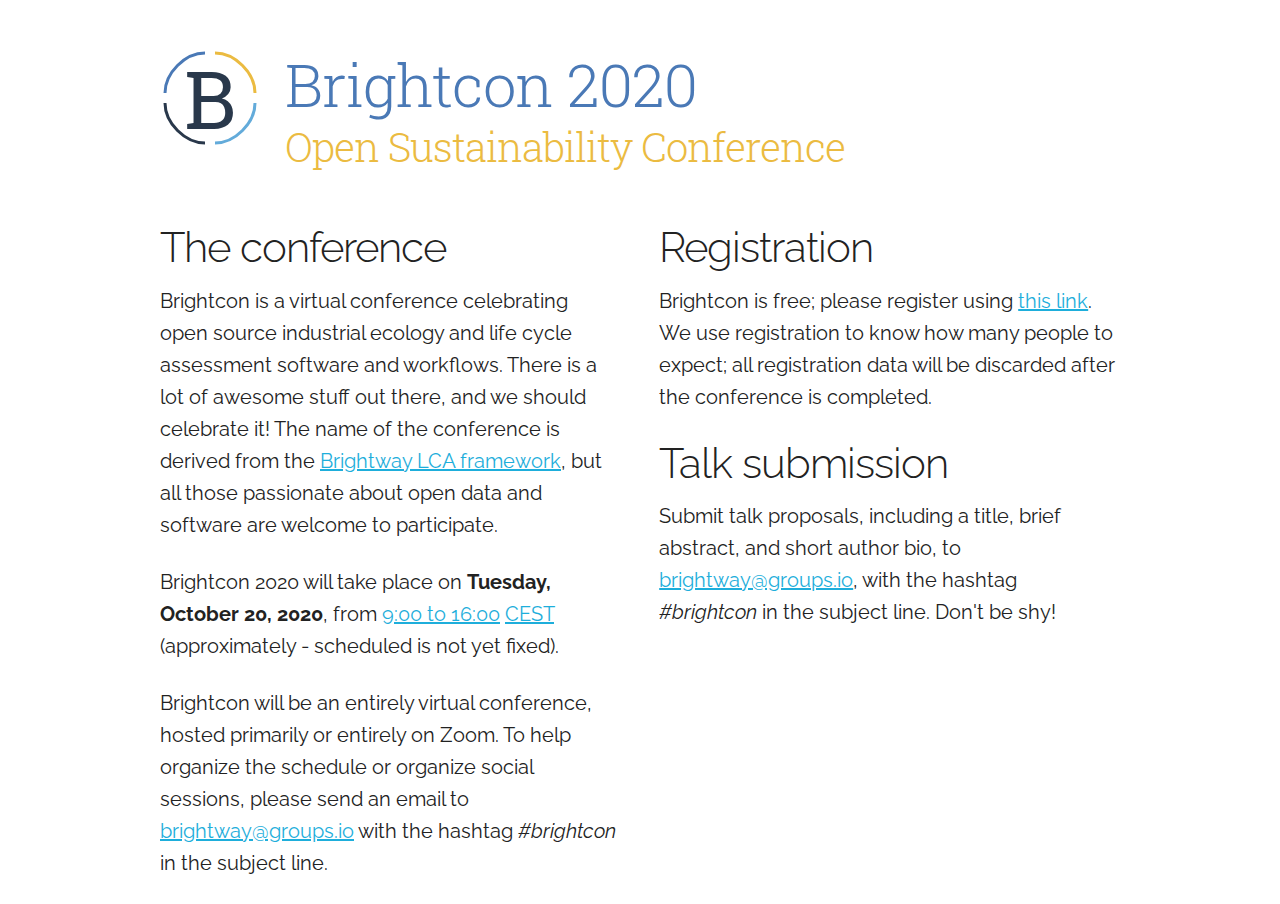
==== 2020/index.html @ b5817288 "Add favicons" ====
<!DOCTYPE html>
<html lang="en">
<head>

  <meta charset="utf-8">
  <title>Brightcon 2020</title>
  <meta name="description" content="Open sustainability conference">
  <meta name="author" content="Chris Mutel">

  <meta name="viewport" content="width=device-width, initial-scale=1">

  <link href="https://fonts.googleapis.com/css?family=Raleway:400,300,600" rel="stylesheet" type="text/css">
  <link href="https://fonts.googleapis.com/css2?family=Roboto+Slab:wght@300&display=swap" rel="stylesheet" type="text/css">

  <link rel="stylesheet" href="css/normalize.css">
  <link rel="stylesheet" href="css/logo.css">
  <link rel="stylesheet" href="css/skeleton.css">

  <link rel="icon" sizes="252x252" type="image/png" href="images/favicon.png">
  <link rel="apple-touch-icon" sizes="180x180" href="/apple-touch-icon.png">
  <link rel="icon" type="image/png" sizes="32x32" href="/favicon-32x32.png">
  <link rel="icon" type="image/png" sizes="16x16" href="/favicon-16x16.png">
  <link rel="manifest" href="/site.webmanifest">

</head>
<body>
<!-- This site coded by hand. If you can see this, you win the prize ;) Why the domain name? It was cheap!-->
  <div class="container">
    <div class="row" style="margin-top: 5%">
      <div class="logo">B</div>
      <div>
        <h1 class="logo-h1">Brightcon 2020</h1>
        <h2 class="logo-h2">Open Sustainability Conference</h2>
      </div>
    </div>
    <div class="row" style="margin-top: 5%">
      <div class="one-half column" >


        <h2>The conference</h2>
        <p>Brightcon is a virtual conference celebrating open source industrial ecology and life cycle assessment software and workflows. There is a lot of awesome stuff out there, and we should celebrate it! The name of the conference is derived from the <a href="https://brightway.dev/">Brightway LCA framework</a>, but all those passionate about open data and software are welcome to participate.</p>

        <p>Brightcon 2020 will take place on <b>Tuesday, October 20, 2020</b>, from <a href="https://time.is/CEST">9:00 to 16:00</a> <a href="https://en.wikipedia.org/wiki/Central_European_Summer_Time">CEST</a> (approximately - scheduled is not yet fixed).</p>

        <p>Brightcon will be an entirely virtual conference, hosted primarily or entirely on Zoom. To help organize the schedule or organize social sessions, please send an email to <a href="mailto:brightway@groups.io">brightway@groups.io</a> with the hashtag <i>#brightcon</i> in the subject line.</p>

      </div>
      <div class="one-half column" >
        <h2>Registration</h2>
        <p>Brightcon is free; please register using <a href="https://docs.google.com/forms/d/e/1FAIpQLSdjPeEmrIdagg7-BgtZVA6x2Sn2MjAARP5vTcOlO08R-Vszog/viewform?usp=sf_link">this link</a>. We use registration to know how many people to expect; all registration data will be discarded after the conference is completed.</p>
        <h2>Talk submission</h2>
        <p>Submit talk proposals, including a title, brief abstract, and short author bio, to <a href="mailto:brightway@groups.io">brightway@groups.io</a>, with the hashtag <i>#brightcon</i> in the subject line. Don't be shy!</p>
      </div>
    </div>
  </div>

<!-- End Document
  –––––––––––––––––––––––––––––––––––––––––––––––––– -->
</body>
</html>
---- 2020/css/logo.css ----
.logo {
    font-family: 'Roboto Slab', serif;
    float: left;
    font-size: 4em;
    color: rgb(41, 56, 75);
    background-image: url(logo.svg);
    width: 10rem;
    height: 10rem;
    margin: 0 2.5rem 0 0;
    display: flex;
    align-items: center;
    justify-content: center;
}

.logo-h1 {
    font-family: 'Roboto Slab', serif;
    font-size: 3em;
    color: rgb(74, 121, 182);
    margin-bottom: 0.2rem;
    margin-left: 0.3rem;
}

.logo-h2 {
    font-family: 'Roboto Slab', serif;
    font-size: 2em;
    color: rgb(235, 187, 65);
    margin-bottom: 0.2rem;
    margin-left: 0.3rem;
}
---- 2020/css/skeleton.css ----
/*
* Skeleton V2.0.4
* Copyright 2014, Dave Gamache
* www.getskeleton.com
* Free to use under the MIT license.
* http://www.opensource.org/licenses/mit-license.php
* 12/29/2014
*/


/* Table of contents
––––––––––––––––––––––––––––––––––––––––––––––––––
- Grid
- Base Styles
- Typography
- Links
- Buttons
- Forms
- Lists
- Code
- Tables
- Spacing
- Utilities
- Clearing
- Media Queries
*/


/* Grid
–––––––––––––––––––––––––––––––––––––––––––––––––– */
.container {
  position: relative;
  width: 100%;
  max-width: 960px;
  margin: 0 auto;
  padding: 0 20px;
  box-sizing: border-box; }
.column,
.columns {
  width: 100%;
  float: left;
  box-sizing: border-box; }

/* For devices larger than 400px */
@media (min-width: 400px) {
  .container {
    width: 85%;
    padding: 0; }
}

/* For devices larger than 550px */
@media (min-width: 550px) {
  .container {
    width: 80%; }
  .column,
  .columns {
    margin-left: 4%; }
  .column:first-child,
  .columns:first-child {
    margin-left: 0; }

  .one.column,
  .one.columns                    { width: 4.66666666667%; }
  .two.columns                    { width: 13.3333333333%; }
  .three.columns                  { width: 22%;            }
  .four.columns                   { width: 30.6666666667%; }
  .five.columns                   { width: 39.3333333333%; }
  .six.columns                    { width: 48%;            }
  .seven.columns                  { width: 56.6666666667%; }
  .eight.columns                  { width: 65.3333333333%; }
  .nine.columns                   { width: 74.0%;          }
  .ten.columns                    { width: 82.6666666667%; }
  .eleven.columns                 { width: 91.3333333333%; }
  .twelve.columns                 { width: 100%; margin-left: 0; }

  .one-third.column               { width: 30.6666666667%; }
  .two-thirds.column              { width: 65.3333333333%; }

  .one-half.column                { width: 48%; }

  /* Offsets */
  .offset-by-one.column,
  .offset-by-one.columns          { margin-left: 8.66666666667%; }
  .offset-by-two.column,
  .offset-by-two.columns          { margin-left: 17.3333333333%; }
  .offset-by-three.column,
  .offset-by-three.columns        { margin-left: 26%;            }
  .offset-by-four.column,
  .offset-by-four.columns         { margin-left: 34.6666666667%; }
  .offset-by-five.column,
  .offset-by-five.columns         { margin-left: 43.3333333333%; }
  .offset-by-six.column,
  .offset-by-six.columns          { margin-left: 52%;            }
  .offset-by-seven.column,
  .offset-by-seven.columns        { margin-left: 60.6666666667%; }
  .offset-by-eight.column,
  .offset-by-eight.columns        { margin-left: 69.3333333333%; }
  .offset-by-nine.column,
  .offset-by-nine.columns         { margin-left: 78.0%;          }
  .offset-by-ten.column,
  .offset-by-ten.columns          { margin-left: 86.6666666667%; }
  .offset-by-eleven.column,
  .offset-by-eleven.columns       { margin-left: 95.3333333333%; }

  .offset-by-one-third.column,
  .offset-by-one-third.columns    { margin-left: 34.6666666667%; }
  .offset-by-two-thirds.column,
  .offset-by-two-thirds.columns   { margin-left: 69.3333333333%; }

  .offset-by-one-half.column,
  .offset-by-one-half.columns     { margin-left: 52%; }

}


/* Base Styles
–––––––––––––––––––––––––––––––––––––––––––––––––– */
/* NOTE
html is set to 62.5% so that all the REM measurements throughout Skeleton
are based on 10px sizing. So basically 1.5rem = 15px :) */
html {
  font-size: 62.5%; }
body {
  font-size: 2em; /* currently ems cause chrome bug misinterpreting rems on body element */
  line-height: 1.6;
  font-weight: 400;
  font-family: "Raleway", "HelveticaNeue", "Helvetica Neue", Helvetica, Arial, sans-serif;
  color: #222; }


/* Typography
–––––––––––––––––––––––––––––––––––––––––––––––––– */
h1, h2, h3, h4, h5, h6 {
  margin-top: 0;
  margin-bottom: 1rem;
  font-weight: 300; }
h1 { font-size: 4.0rem; line-height: 1.2;  letter-spacing: -.1rem;}
h2 { font-size: 3.6rem; line-height: 1.25; letter-spacing: -.1rem; }
h3 { font-size: 3.0rem; line-height: 1.3;  letter-spacing: -.1rem; }
h4 { font-size: 2.4rem; line-height: 1.35; letter-spacing: -.08rem; }
h5 { font-size: 1.8rem; line-height: 1.5;  letter-spacing: -.05rem; }
h6 { font-size: 1.5rem; line-height: 1.6;  letter-spacing: 0; }

/* Larger than phablet */
@media (min-width: 550px) {
  h1 { font-size: 5.0rem; }
  h2 { font-size: 4.2rem; }
  h3 { font-size: 3.6rem; }
  h4 { font-size: 3.0rem; }
  h5 { font-size: 2.4rem; }
  h6 { font-size: 1.5rem; }
}

p {
  margin-top: 0; }


/* Links
–––––––––––––––––––––––––––––––––––––––––––––––––– */
a {
  color: #1EAEDB; }
a:hover {
  color: #0FA0CE; }


/* Buttons
–––––––––––––––––––––––––––––––––––––––––––––––––– */
.button,
button,
input[type="submit"],
input[type="reset"],
input[type="button"] {
  display: inline-block;
  height: 38px;
  padding: 0 30px;
  color: #555;
  text-align: center;
  font-size: 11px;
  font-weight: 600;
  line-height: 38px;
  letter-spacing: .1rem;
  text-transform: uppercase;
  text-decoration: none;
  white-space: nowrap;
  background-color: transparent;
  border-radius: 4px;
  border: 1px solid #bbb;
  cursor: pointer;
  box-sizing: border-box; }
.button:hover,
button:hover,
input[type="submit"]:hover,
input[type="reset"]:hover,
input[type="button"]:hover,
.button:focus,
button:focus,
input[type="submit"]:focus,
input[type="reset"]:focus,
input[type="button"]:focus {
  color: #333;
  border-color: #888;
  outline: 0; }
.button.button-primary,
button.button-primary,
input[type="submit"].button-primary,
input[type="reset"].button-primary,
input[type="button"].button-primary {
  color: #FFF;
  background-color: #33C3F0;
  border-color: #33C3F0; }
.button.button-primary:hover,
button.button-primary:hover,
input[type="submit"].button-primary:hover,
input[type="reset"].button-primary:hover,
input[type="button"].button-primary:hover,
.button.button-primary:focus,
button.button-primary:focus,
input[type="submit"].button-primary:focus,
input[type="reset"].button-primary:focus,
input[type="button"].button-primary:focus {
  color: #FFF;
  background-color: #1EAEDB;
  border-color: #1EAEDB; }


/* Forms
–––––––––––––––––––––––––––––––––––––––––––––––––– */
input[type="email"],
input[type="number"],
input[type="search"],
input[type="text"],
input[type="tel"],
input[type="url"],
input[type="password"],
textarea,
select {
  height: 38px;
  padding: 6px 10px; /* The 6px vertically centers text on FF, ignored by Webkit */
  background-color: #fff;
  border: 1px solid #D1D1D1;
  border-radius: 4px;
  box-shadow: none;
  box-sizing: border-box; }
/* Removes awkward default styles on some inputs for iOS */
input[type="email"],
input[type="number"],
input[type="search"],
input[type="text"],
input[type="tel"],
input[type="url"],
input[type="password"],
textarea {
  -webkit-appearance: none;
     -moz-appearance: none;
          appearance: none; }
textarea {
  min-height: 65px;
  padding-top: 6px;
  padding-bottom: 6px; }
input[type="email"]:focus,
input[type="number"]:focus,
input[type="search"]:focus,
input[type="text"]:focus,
input[type="tel"]:focus,
input[type="url"]:focus,
input[type="password"]:focus,
textarea:focus,
select:focus {
  border: 1px solid #33C3F0;
  outline: 0; }
label,
legend {
  display: block;
  margin-bottom: .5rem;
  font-weight: 600; }
fieldset {
  padding: 0;
  border-width: 0; }
input[type="checkbox"],
input[type="radio"] {
  display: inline; }
label > .label-body {
  display: inline-block;
  margin-left: .5rem;
  font-weight: normal; }


/* Lists
–––––––––––––––––––––––––––––––––––––––––––––––––– */
ul {
  list-style: circle inside; }
ol {
  list-style: decimal inside; }
ol, ul {
  padding-left: 0;
  margin-top: 0; }
ul ul,
ul ol,
ol ol,
ol ul {
  margin: 1.5rem 0 1.5rem 3rem;
  font-size: 90%; }
li {
  margin-bottom: 1rem; }


/* Code
–––––––––––––––––––––––––––––––––––––––––––––––––– */
code {
  padding: .2rem .5rem;
  margin: 0 .2rem;
  font-size: 90%;
  white-space: nowrap;
  background: #F1F1F1;
  border: 1px solid #E1E1E1;
  border-radius: 4px; }
pre > code {
  display: block;
  padding: 1rem 1.5rem;
  white-space: pre; }


/* Tables
–––––––––––––––––––––––––––––––––––––––––––––––––– */
th,
td {
  padding: 12px 15px;
  text-align: left;
  border-bottom: 1px solid #E1E1E1; }
th:first-child,
td:first-child {
  padding-left: 0; }
th:last-child,
td:last-child {
  padding-right: 0; }


/* Spacing
–––––––––––––––––––––––––––––––––––––––––––––––––– */
button,
.button {
  margin-bottom: 1rem; }
input,
textarea,
select,
fieldset {
  margin-bottom: 1.5rem; }
pre,
blockquote,
dl,
figure,
table,
p,
ul,
ol,
form {
  margin-bottom: 2.5rem; }


/* Utilities
–––––––––––––––––––––––––––––––––––––––––––––––––– */
.u-full-width {
  width: 100%;
  box-sizing: border-box; }
.u-max-full-width {
  max-width: 100%;
  box-sizing: border-box; }
.u-pull-right {
  float: right; }
.u-pull-left {
  float: left; }


/* Misc
–––––––––––––––––––––––––––––––––––––––––––––––––– */
hr {
  margin-top: 3rem;
  margin-bottom: 3.5rem;
  border-width: 0;
  border-top: 1px solid #E1E1E1; }


/* Clearing
–––––––––––––––––––––––––––––––––––––––––––––––––– */

/* Self Clearing Goodness */
.container:after,
.row:after,
.u-cf {
  content: "";
  display: table;
  clear: both; }


/* Media Queries
–––––––––––––––––––––––––––––––––––––––––––––––––– */
/*
Note: The best way to structure the use of media queries is to create the queries
near the relevant code. For example, if you wanted to change the styles for buttons
on small devices, paste the mobile query code up in the buttons section and style it
there.
*/


/* Larger than mobile */
@media (min-width: 400px) {}

/* Larger than phablet (also point when grid becomes active) */
@media (min-width: 550px) {}

/* Larger than tablet */
@media (min-width: 750px) {}

/* Larger than desktop */
@media (min-width: 1000px) {}

/* Larger than Desktop HD */
@media (min-width: 1200px) {}
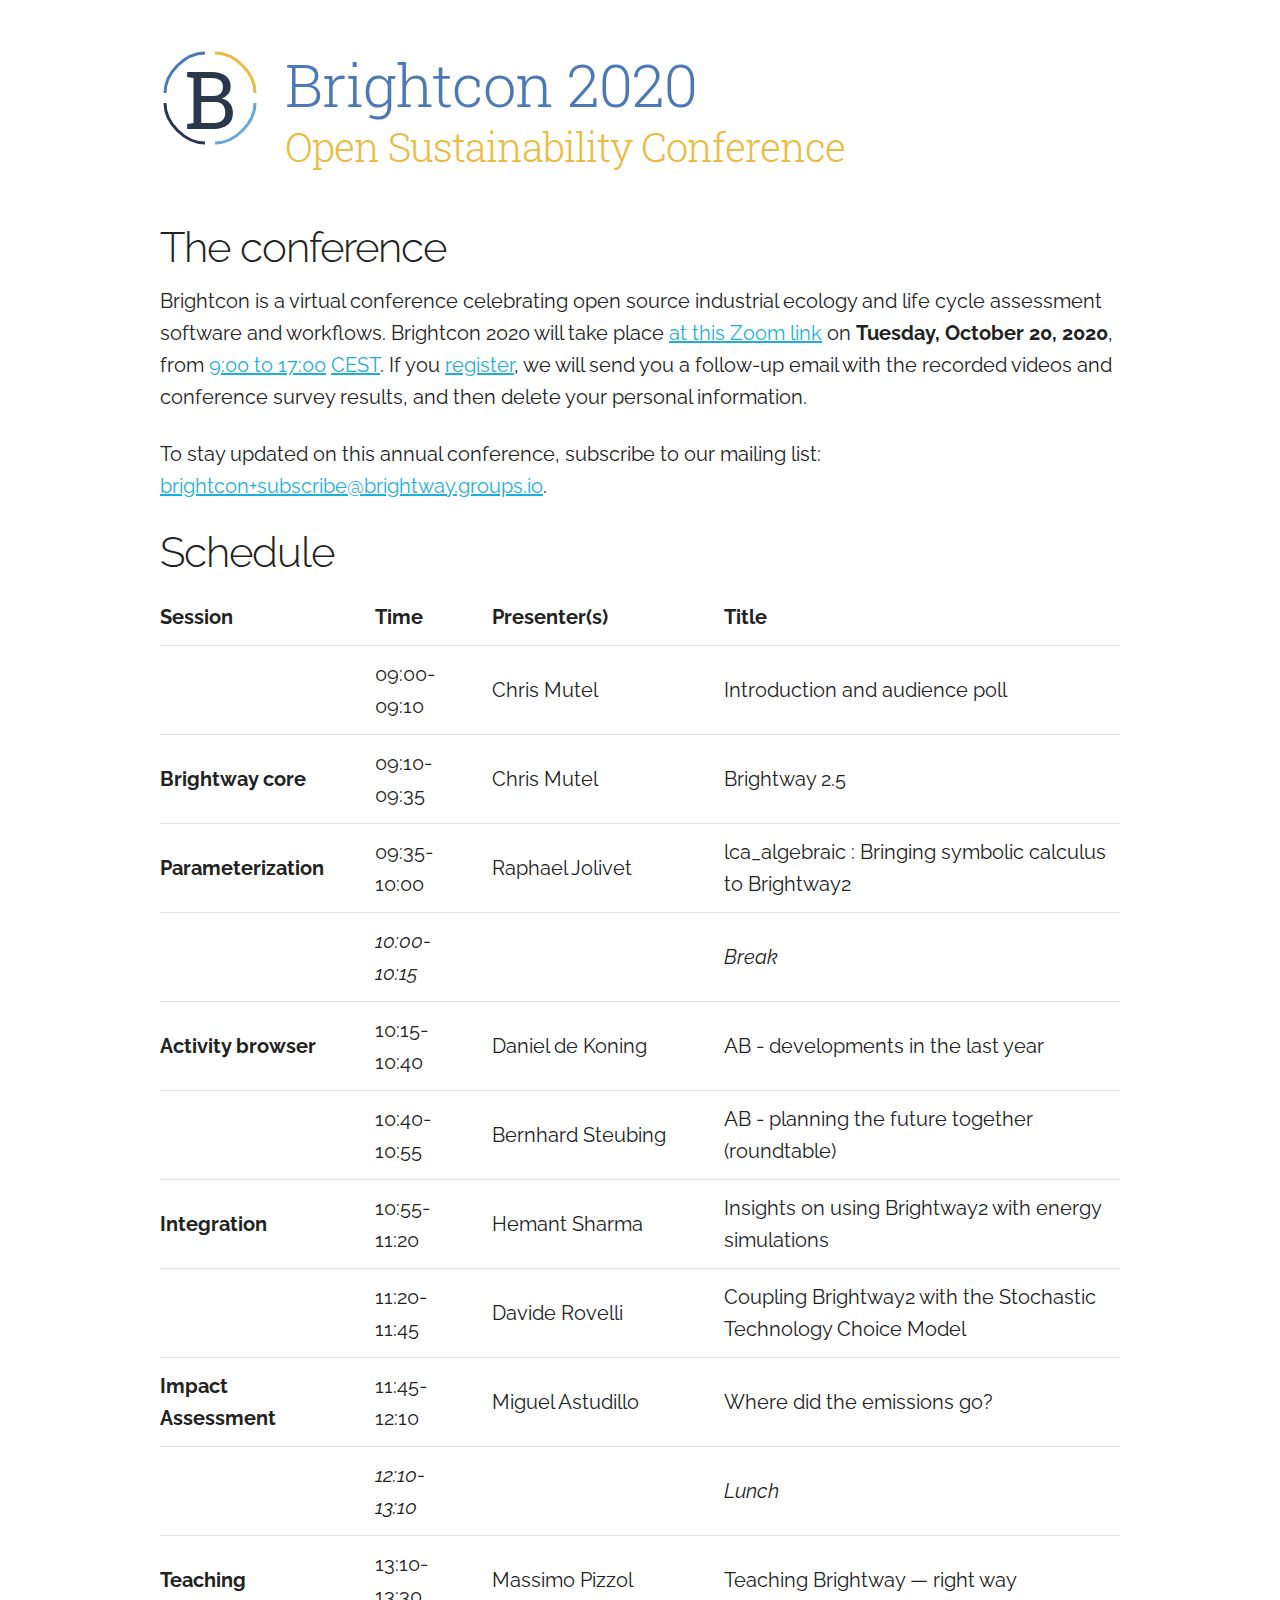
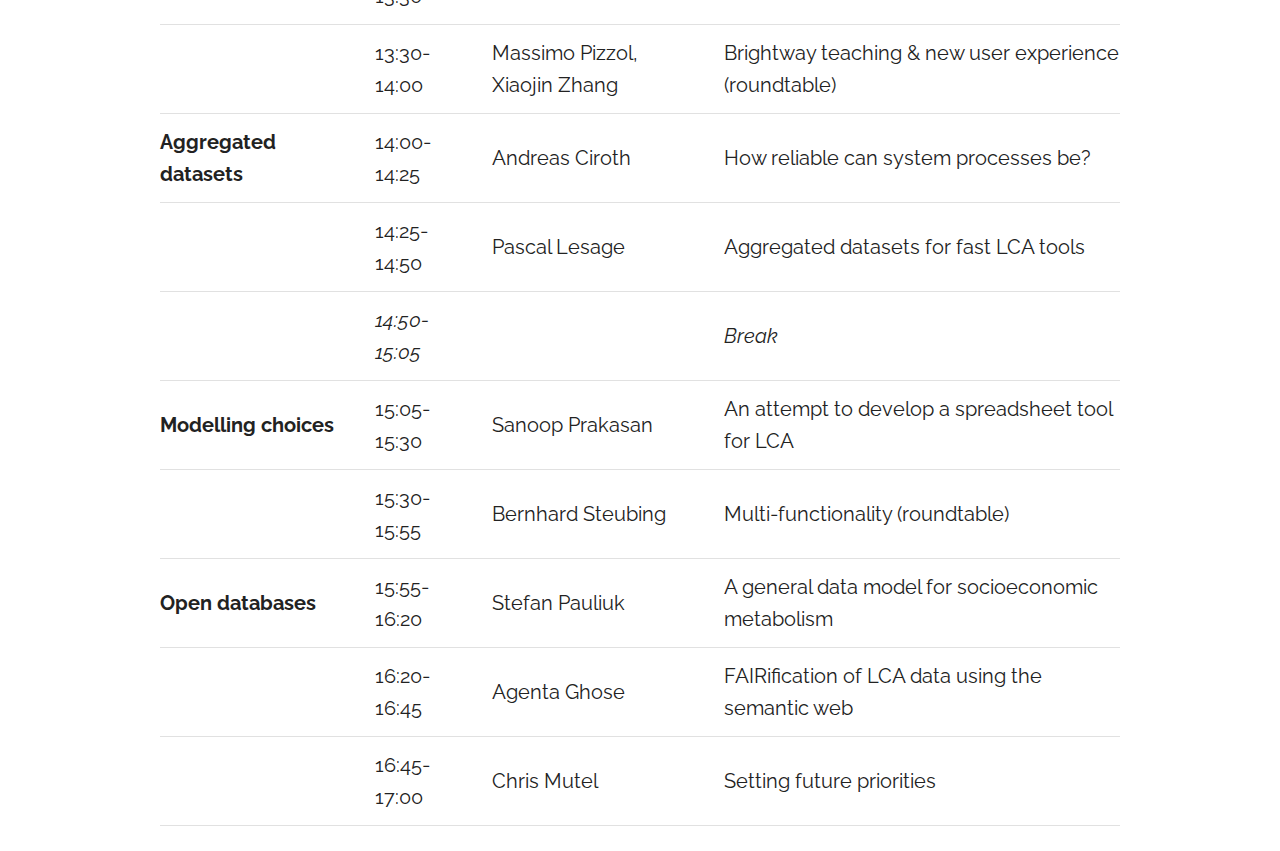
==== commit 042a6e76: "Add schedule" ====
--- a/2020/index.html
+++ b/2020/index.html
@@ -34,24 +34,147 @@
       </div>
     </div>
     <div class="row" style="margin-top: 5%">
-      <div class="one-half column" >
+        <h2>The conference</h2>
+        <p>Brightcon is a virtual conference celebrating open source industrial ecology and life cycle assessment software and workflows. Brightcon 2020 will take place <a href="https://psich.zoom.us/j/9208408267">at this Zoom link</a> on <b>Tuesday, October 20, 2020</b>, from <a href="https://time.is/CEST">9:00 to 17:00</a> <a href="https://en.wikipedia.org/wiki/Central_European_Summer_Time">CEST</a>. If you <a href="https://docs.google.com/forms/d/e/1FAIpQLSdjPeEmrIdagg7-BgtZVA6x2Sn2MjAARP5vTcOlO08R-Vszog/viewform?usp=sf_link">register</a>, we will send you a follow-up email with the recorded videos and conference survey results, and then delete your personal information.</p>
 
+        <p>To stay updated on this annual conference, subscribe to our mailing list: <a href="mailto:brightcon+subscribe@brightway.groups.io">brightcon+subscribe@brightway.groups.io</a>.</p>
+    </div>
+    <h2>Schedule</h2>
+    <table class="u-full-width">
+      <thead>
+        <tr>
+          <th>Session</th>
+          <th>Time</th>
+          <th>Presenter(s)</th>
+          <th>Title</th>
+        </tr>
+      </thead>
+      <tbody>
 
-        <h2>The conference</h2>
-        <p>Brightcon is a virtual conference celebrating open source industrial ecology and life cycle assessment software and workflows. There is a lot of awesome stuff out there, and we should celebrate it! The name of the conference is derived from the <a href="https://brightway.dev/">Brightway LCA framework</a>, but all those passionate about open data and software are welcome to participate.</p>
+        <tr>
+          <td><b></b></td>
+          <td>09:00-09:10</td>
+          <td>Chris Mutel</td>
+          <td>Introduction and audience poll</td>
+        </tr>
+        <tr>
+          <td><b>Brightway core</b></td>
+          <td>09:10-09:35</td>
+          <td>Chris Mutel</td>
+          <td>Brightway 2.5</td>
+        </tr>
+        <tr>
+          <td><b>Parameterization</b></td>
+          <td>09:35-10:00</td>
+          <td>Raphael Jolivet</td>
+          <td>lca_algebraic : Bringing symbolic calculus to Brightway2</td>
+        </tr>
+        <tr>
+          <td><b></b></td>
+          <td><i>10:00-10:15</i></td>
+          <td></td>
+          <td><i>Break</i></td>
+        </tr>
+        <tr>
+          <td><b>Activity browser</b></td>
+          <td>10:15-10:40</td>
+          <td>Daniel de Koning</td>
+          <td>AB - developments in the last year</td>
+        </tr>
+        <tr>
+          <td><b></b></td>
+          <td>10:40-10:55</td>
+          <td>Bernhard Steubing</td>
+          <td>AB - planning the future together (roundtable)</td>
+        </tr>
+        <tr>
+          <td><b>Integration</b></td>
+          <td>10:55-11:20</td>
+          <td>Hemant Sharma</td>
+          <td>Insights on using Brightway2 with energy simulations</td>
+        </tr>
+        <tr>
+          <td><b></b></td>
+          <td>11:20-11:45</td>
+          <td>Davide Rovelli</td>
+          <td>Coupling Brightway2 with the Stochastic Technology Choice Model</td>
+        </tr>
+        <tr>
+          <td><b>Impact Assessment</b></td>
+          <td>11:45-12:10</td>
+          <td>Miguel Astudillo</td>
+          <td>Where did the emissions go?</td>
+        </tr>
+        <tr>
+          <td><b></b></td>
+          <td><i>12:10-13:10</i></td>
+          <td></td>
+          <td><i>Lunch</i></td>
+        </tr>
+        <tr>
+          <td><b>Teaching</b></td>
+          <td>13:10-13:30</td>
+          <td>Massimo Pizzol</td>
+          <td>Teaching Brightway &mdash; right way</td>
+        </tr>
+        <tr>
+          <td><b></b></td>
+          <td>13:30-14:00</td>
+          <td>Massimo Pizzol, Xiaojin Zhang</td>
+          <td>Brightway teaching & new user experience (roundtable)</td>
+        </tr>
+        <tr>
+          <td><b>Aggregated datasets</b></td>
+          <td>14:00-14:25</td>
+          <td>Andreas Ciroth</td>
+          <td>How reliable can system processes be?</td>
+        </tr>
+        <tr>
+          <td><b></b></td>
+          <td>14:25-14:50</td>
+          <td>Pascal Lesage</td>
+          <td>Aggregated datasets for fast LCA tools</td>
+        </tr>
+        <tr>
+          <td><b></b></td>
+          <td><i>14:50-15:05</i></td>
+          <td></td>
+          <td><i>Break</i></td>
+        </tr>
+        <tr>
+          <td><b>Modelling choices</b></td>
+          <td>15:05-15:30</td>
+          <td>Sanoop Prakasan</td>
+          <td>An attempt to develop a spreadsheet tool for LCA</td>
+        </tr>
+        <tr>
+          <td><b></b></td>
+          <td>15:30-15:55</td>
+          <td>Bernhard Steubing</td>
+          <td>Multi-functionality (roundtable)</td>
+        </tr>
+        <tr>
+          <td><b>Open databases</b></td>
+          <td>15:55-16:20</td>
+          <td>Stefan Pauliuk</td>
+          <td>A general data model for socioeconomic metabolism</td>
+        </tr>
+        <tr>
+          <td><b></b></td>
+          <td>16:20-16:45</td>
+          <td>Agenta Ghose</td>
+          <td>FAIRification of LCA data using the semantic web</td>
+        </tr>
+        <tr>
+          <td><b></b></td>
+          <td>16:45-17:00</td>
+          <td>Chris Mutel</td>
+          <td>Setting future priorities</td>
+        </tr>
 
-        <p>Brightcon 2020 will take place on <b>Tuesday, October 20, 2020</b>, from <a href="https://time.is/CEST">9:00 to 16:00</a> <a href="https://en.wikipedia.org/wiki/Central_European_Summer_Time">CEST</a> (approximately - scheduled is not yet fixed).</p>
+      </tbody>
+    </table>
 
-        <p>Brightcon will be an entirely virtual conference, hosted primarily or entirely on Zoom. To help organize the schedule or organize social sessions, please send an email to <a href="mailto:brightway@groups.io">brightway@groups.io</a> with the hashtag <i>#brightcon</i> in the subject line.</p>
-
-      </div>
-      <div class="one-half column" >
-        <h2>Registration</h2>
-        <p>Brightcon is free; please register using <a href="https://docs.google.com/forms/d/e/1FAIpQLSdjPeEmrIdagg7-BgtZVA6x2Sn2MjAARP5vTcOlO08R-Vszog/viewform?usp=sf_link">this link</a>. We use registration to know how many people to expect; all registration data will be discarded after the conference is completed.</p>
-        <h2>Talk submission</h2>
-        <p>Submit talk proposals, including a title, brief abstract, and short author bio, to <a href="mailto:brightway@groups.io">brightway@groups.io</a>, with the hashtag <i>#brightcon</i> in the subject line. Don't be shy!</p>
-      </div>
-    </div>
   </div>
 
 <!-- End Document
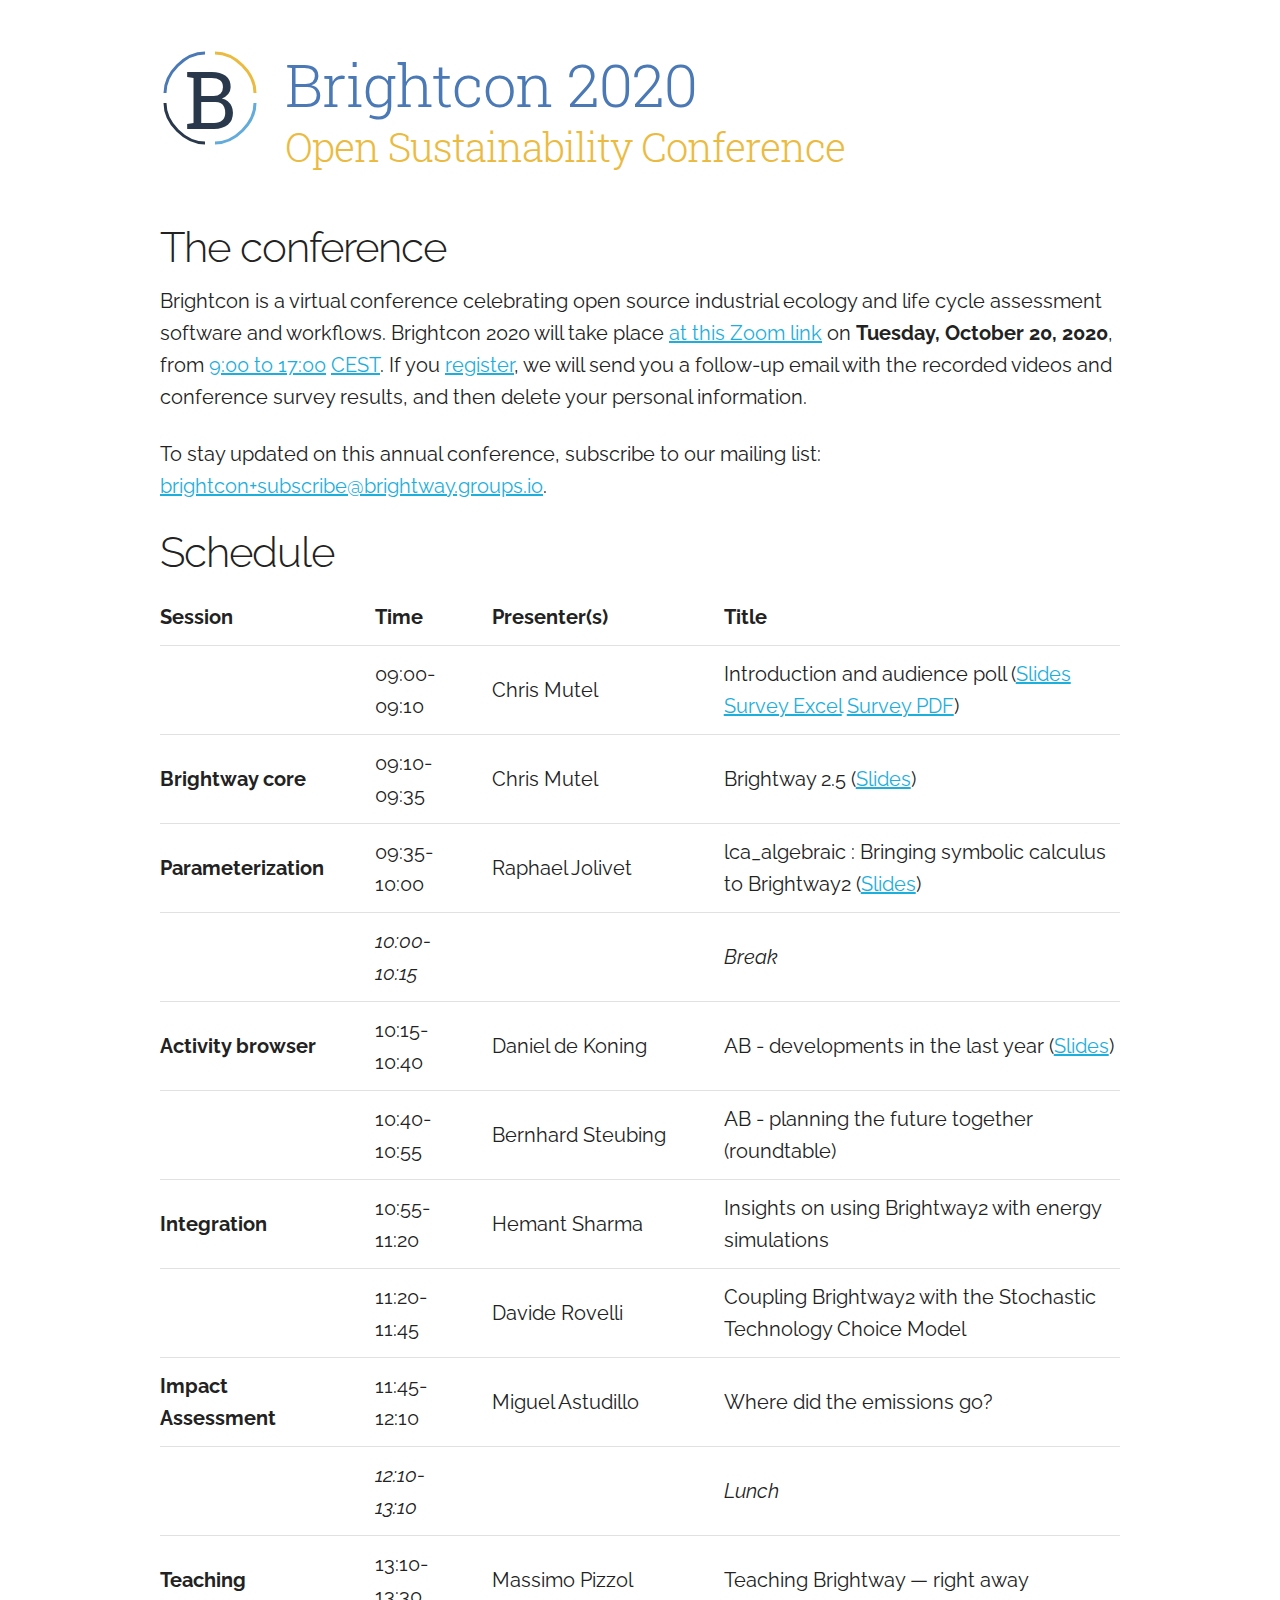
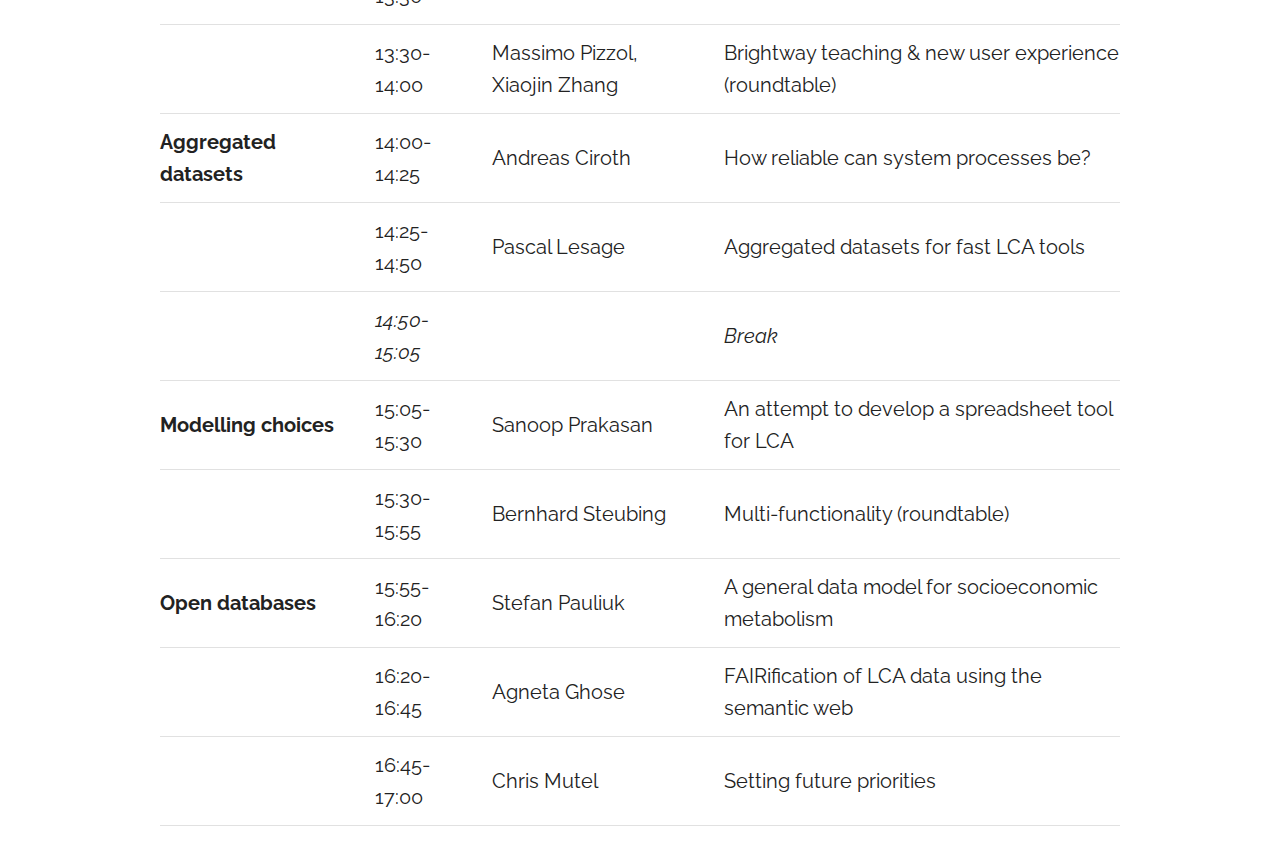
==== commit 79eab066: "Add Bernhard's presentations" ====
--- a/2020/index.html
+++ b/2020/index.html
@@ -55,19 +55,19 @@
           <td><b></b></td>
           <td>09:00-09:10</td>
           <td>Chris Mutel</td>
-          <td>Introduction and audience poll</td>
+          <td>Introduction and audience poll (<a href="https://github.com/cmutel/brightcon/raw/master/2020/presentations/Introduction.pdf">Slides</a> <a href="https://github.com/cmutel/brightcon/raw/master/2020/presentations/Brightcon-introduction-survey-results.xlsx">Survey Excel</a> <a href="https://github.com/cmutel/brightcon/raw/master/2020/presentations/Brightcon%20introduction-survey-results.pdf">Survey PDF</a>)</td>
         </tr>
         <tr>
           <td><b>Brightway core</b></td>
           <td>09:10-09:35</td>
           <td>Chris Mutel</td>
-          <td>Brightway 2.5</td>
+          <td>Brightway 2.5 (<a href="https://github.com/cmutel/brightcon/raw/master/2020/presentations/Brightway-2.5.pdf">Slides</a>)</td>
         </tr>
         <tr>
           <td><b>Parameterization</b></td>
           <td>09:35-10:00</td>
           <td>Raphael Jolivet</td>
-          <td>lca_algebraic : Bringing symbolic calculus to Brightway2</td>
+          <td>lca_algebraic : Bringing symbolic calculus to Brightway2 (<a href="https://github.com/cmutel/brightcon/raw/master/2020/presentations/lca_algebraic.pdf">Slides</a>)</td>
         </tr>
         <tr>
           <td><b></b></td>
@@ -79,7 +79,7 @@
           <td><b>Activity browser</b></td>
           <td>10:15-10:40</td>
           <td>Daniel de Koning</td>
-          <td>AB - developments in the last year</td>
+          <td>AB - developments in the last year (<a href="https://github.com/cmutel/brightcon/raw/master/2020/presentations/20201020_koningdgde_AB_yearly-improvements.pdf">Slides</a>)</td>
         </tr>
         <tr>
           <td><b></b></td>
@@ -115,7 +115,7 @@
           <td><b>Teaching</b></td>
           <td>13:10-13:30</td>
           <td>Massimo Pizzol</td>
-          <td>Teaching Brightway &mdash; right way</td>
+          <td>Teaching Brightway &mdash; right away</td>
         </tr>
         <tr>
           <td><b></b></td>
@@ -162,7 +162,7 @@
         <tr>
           <td><b></b></td>
           <td>16:20-16:45</td>
-          <td>Agenta Ghose</td>
+          <td>Agneta Ghose</td>
           <td>FAIRification of LCA data using the semantic web</td>
         </tr>
         <tr>
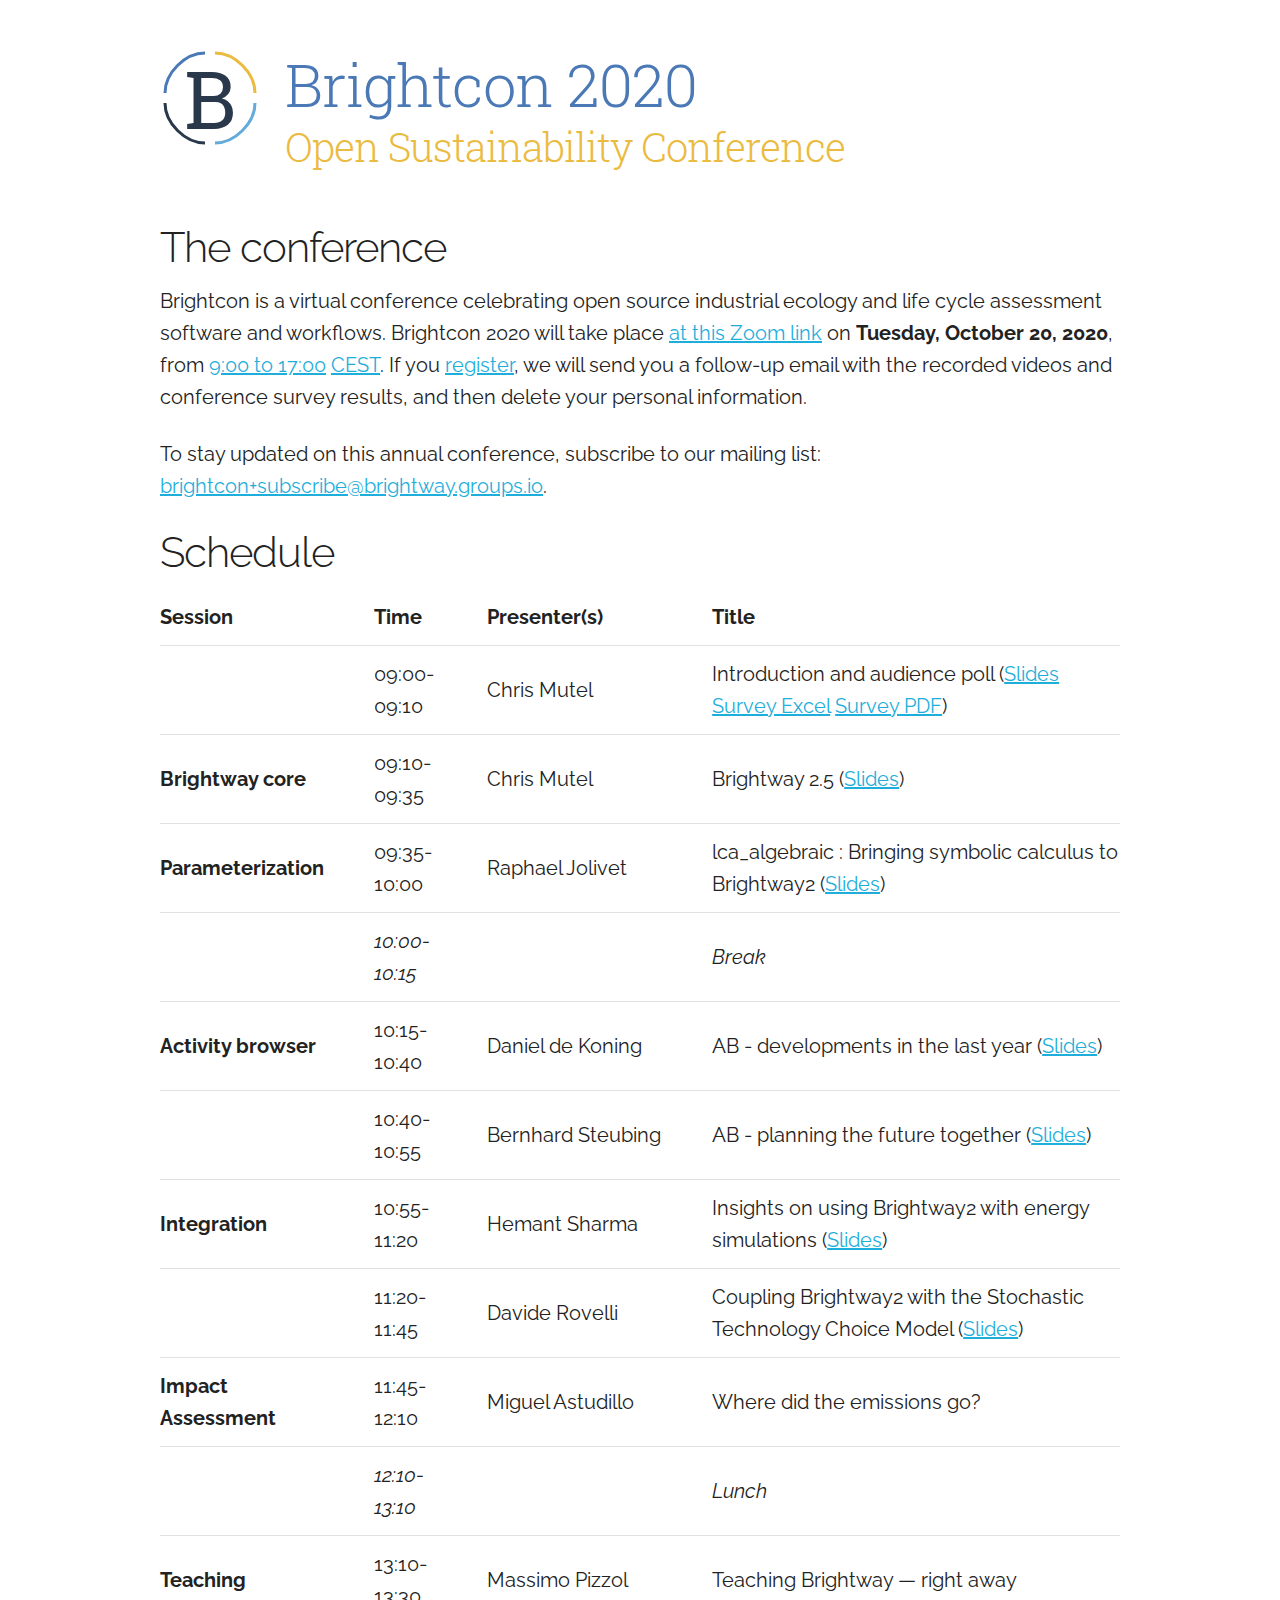
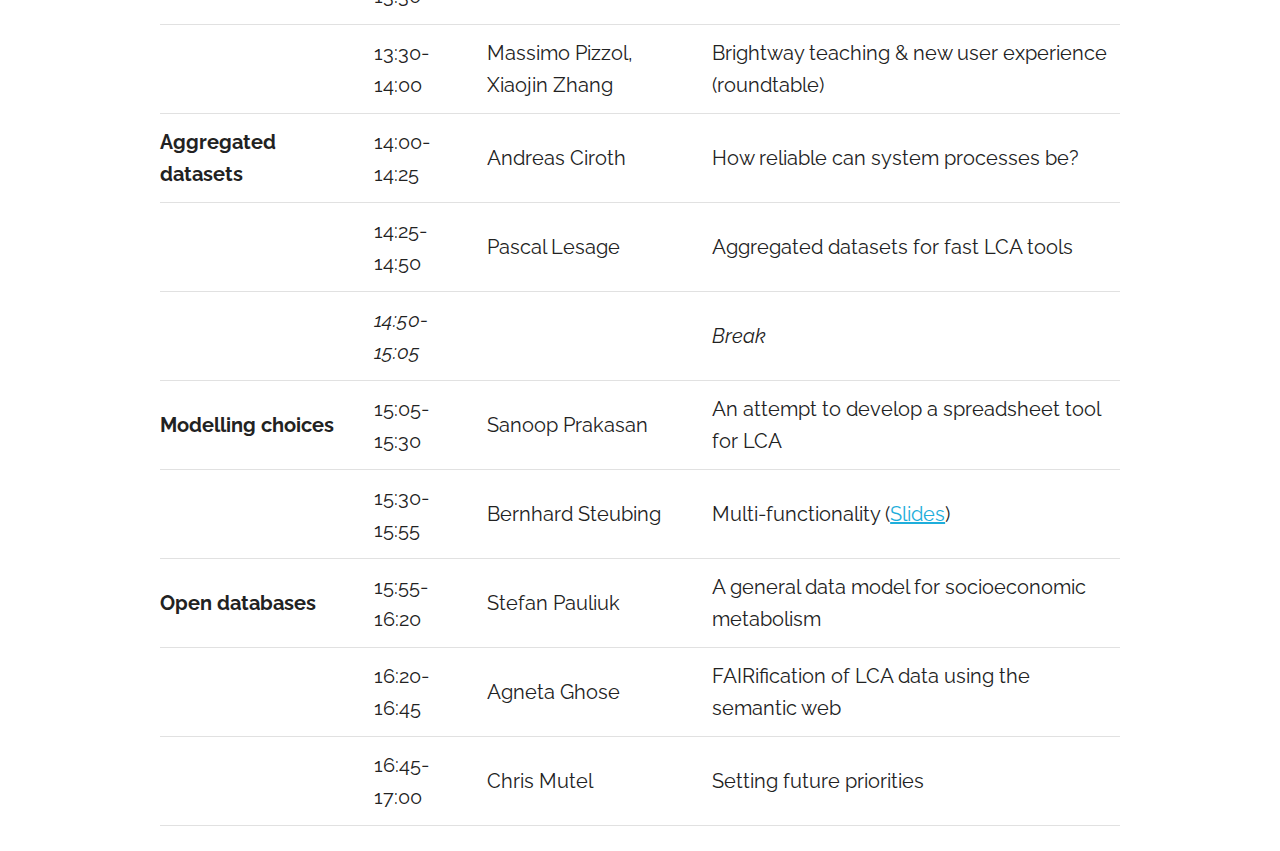
==== commit 112cb2dc: "Add Miguel's presentation" ====
--- a/2020/index.html
+++ b/2020/index.html
@@ -85,19 +85,19 @@
           <td><b></b></td>
           <td>10:40-10:55</td>
           <td>Bernhard Steubing</td>
-          <td>AB - planning the future together (roundtable)</td>
+          <td>AB - planning the future together (<a href="https://github.com/cmutel/brightcon/raw/master/2020/presentations/Activity%20Browser.pdf">Slides</a>)</td>
         </tr>
         <tr>
           <td><b>Integration</b></td>
           <td>10:55-11:20</td>
           <td>Hemant Sharma</td>
-          <td>Insights on using Brightway2 with energy simulations</td>
+          <td>Insights on using Brightway2 with energy simulations (<a href="https://github.com/cmutel/brightcon/raw/master/2020/presentations/Brightcon2020_Hemant.pdf">Slides</a>)</td>
         </tr>
         <tr>
           <td><b></b></td>
           <td>11:20-11:45</td>
           <td>Davide Rovelli</td>
-          <td>Coupling Brightway2 with the Stochastic Technology Choice Model</td>
+          <td>Coupling Brightway2 with the Stochastic Technology Choice Model (<a href="https://github.com/cmutel/brightcon/raw/master/2020/presentations/Rovelli.pdf">Slides</a>)</td>
         </tr>
         <tr>
           <td><b>Impact Assessment</b></td>
@@ -151,7 +151,7 @@
           <td><b></b></td>
           <td>15:30-15:55</td>
           <td>Bernhard Steubing</td>
-          <td>Multi-functionality (roundtable)</td>
+          <td>Multi-functionality (<a href="https://github.com/cmutel/brightcon/raw/master/2020/presentations/Multi-functionality.pdf">Slides</a>)</td>
         </tr>
         <tr>
           <td><b>Open databases</b></td>
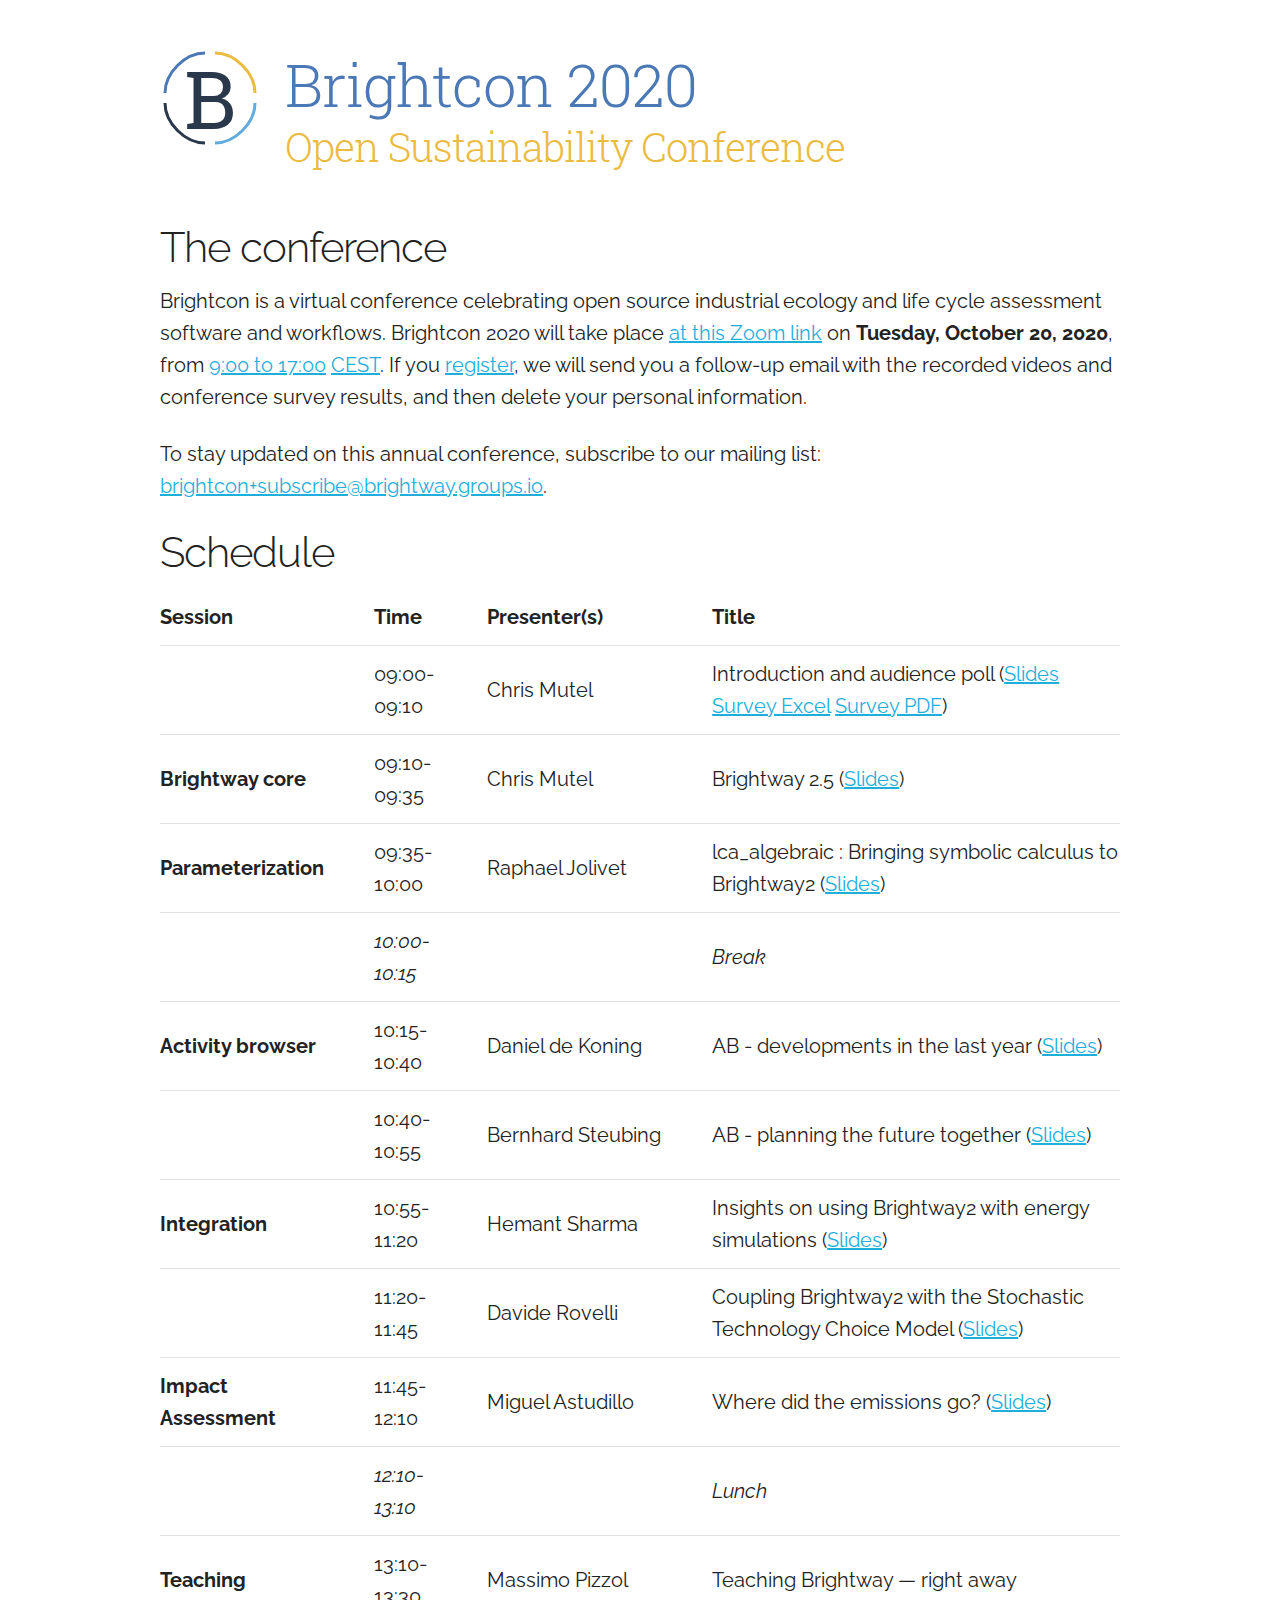
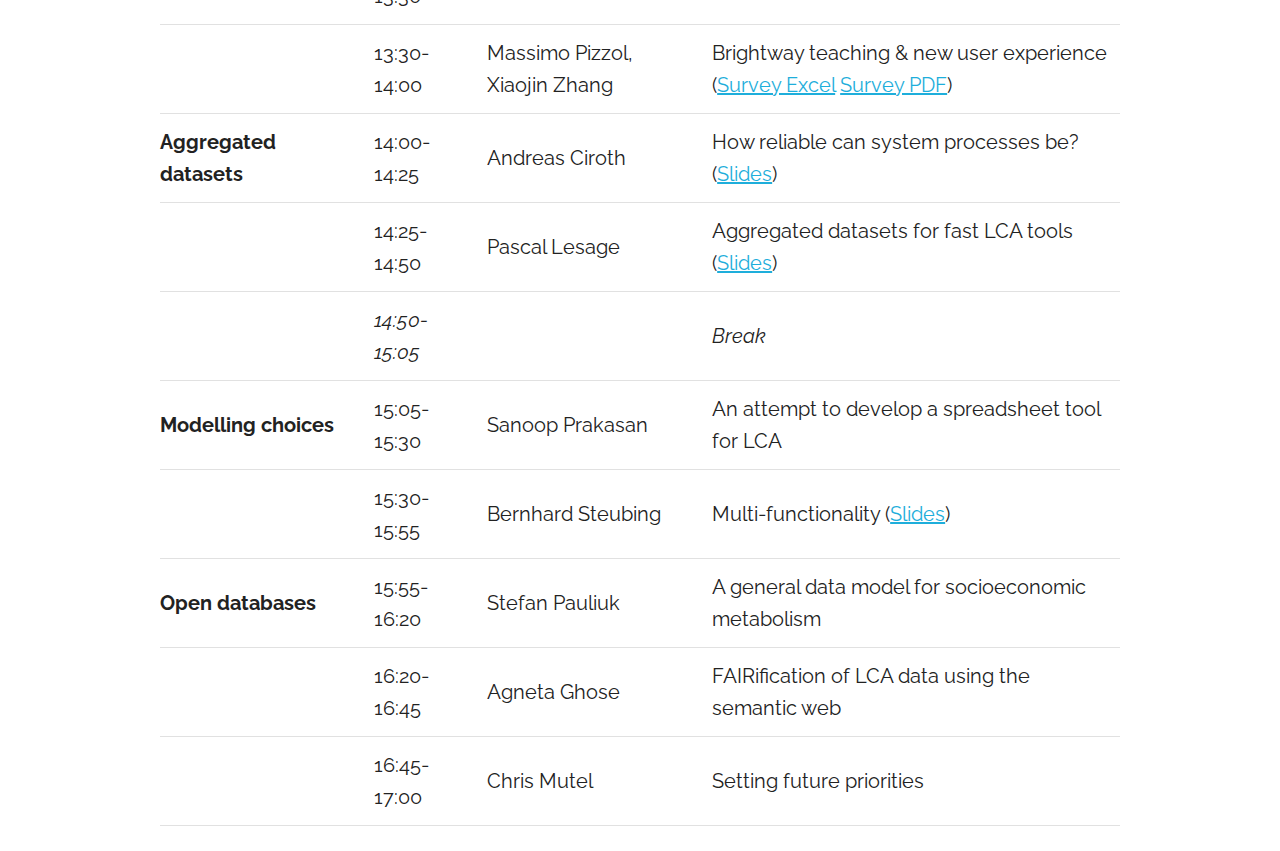
==== commit 20fc7f58: "Update index.html" ====
--- a/2020/index.html
+++ b/2020/index.html
@@ -103,7 +103,7 @@
           <td><b>Impact Assessment</b></td>
           <td>11:45-12:10</td>
           <td>Miguel Astudillo</td>
-          <td>Where did the emissions go?</td>
+          <td>Where did the emissions go? (<a href="https://github.com/cmutel/brightcon/raw/master/2020/presentations/Where%20that%20emission%20went.pdf">Slides</a>)</td>
         </tr>
         <tr>
           <td><b></b></td>
@@ -121,19 +121,19 @@
           <td><b></b></td>
           <td>13:30-14:00</td>
           <td>Massimo Pizzol, Xiaojin Zhang</td>
-          <td>Brightway teaching & new user experience (roundtable)</td>
+          <td>Brightway teaching & new user experience (<a href="https://github.com/cmutel/brightcon/raw/master/2020/presentations/Brightcon-introduction-survey-results.xlsx">Survey Excel</a> <a href="https://github.com/cmutel/brightcon/raw/master/2020/presentations/Brightcon%20introduction-survey-results.pdf">Survey PDF</a>)</td>
         </tr>
         <tr>
           <td><b>Aggregated datasets</b></td>
           <td>14:00-14:25</td>
           <td>Andreas Ciroth</td>
-          <td>How reliable can system processes be?</td>
+          <td>How reliable can system processes be? (<a href="https://github.com/cmutel/brightcon/raw/master/2020/presentations/Reliability_system_processes_ac.pdf">Slides</a>)</td>
         </tr>
         <tr>
           <td><b></b></td>
           <td>14:25-14:50</td>
           <td>Pascal Lesage</td>
-          <td>Aggregated datasets for fast LCA tools</td>
+          <td>Aggregated datasets for fast LCA tools (<a href="https://github.com/cmutel/brightcon/raw/master/2020/presentations/brightcon2020_lesage.pdf">Slides</a>)</td>
         </tr>
         <tr>
           <td><b></b></td>
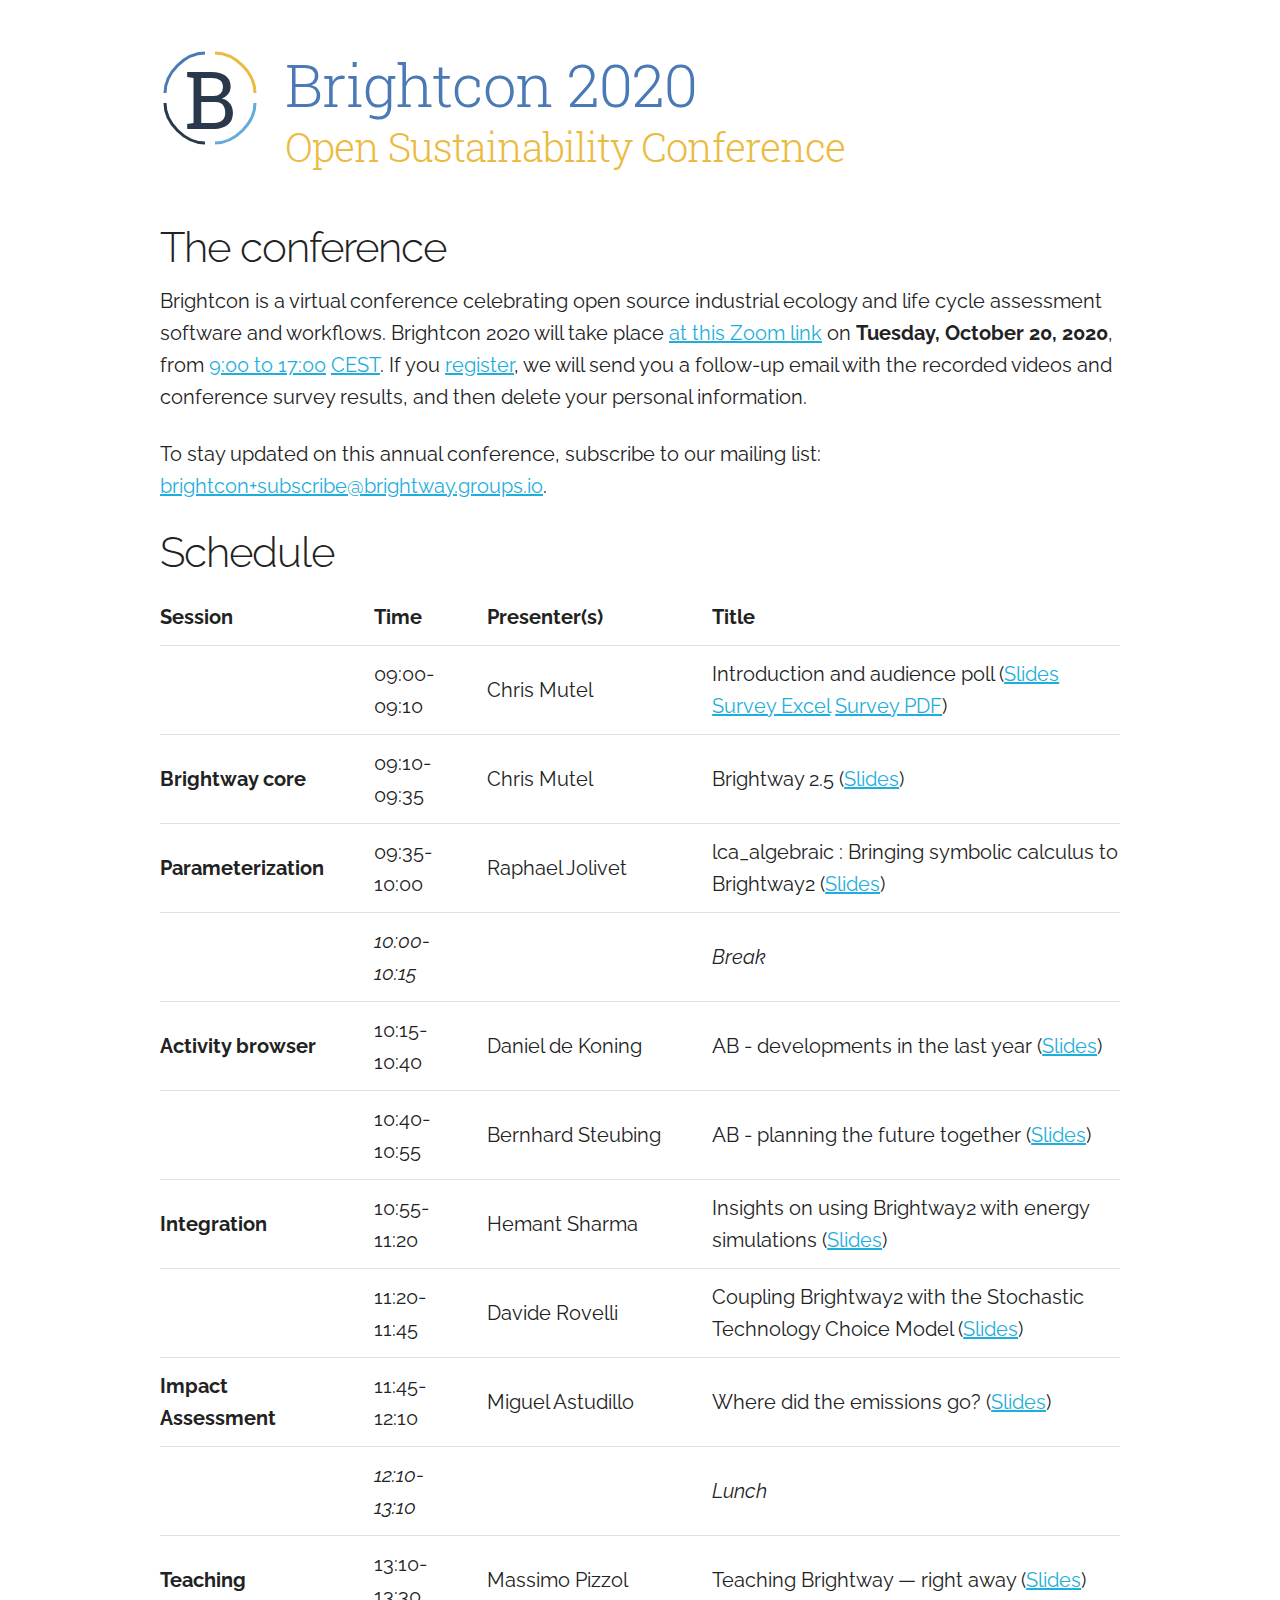
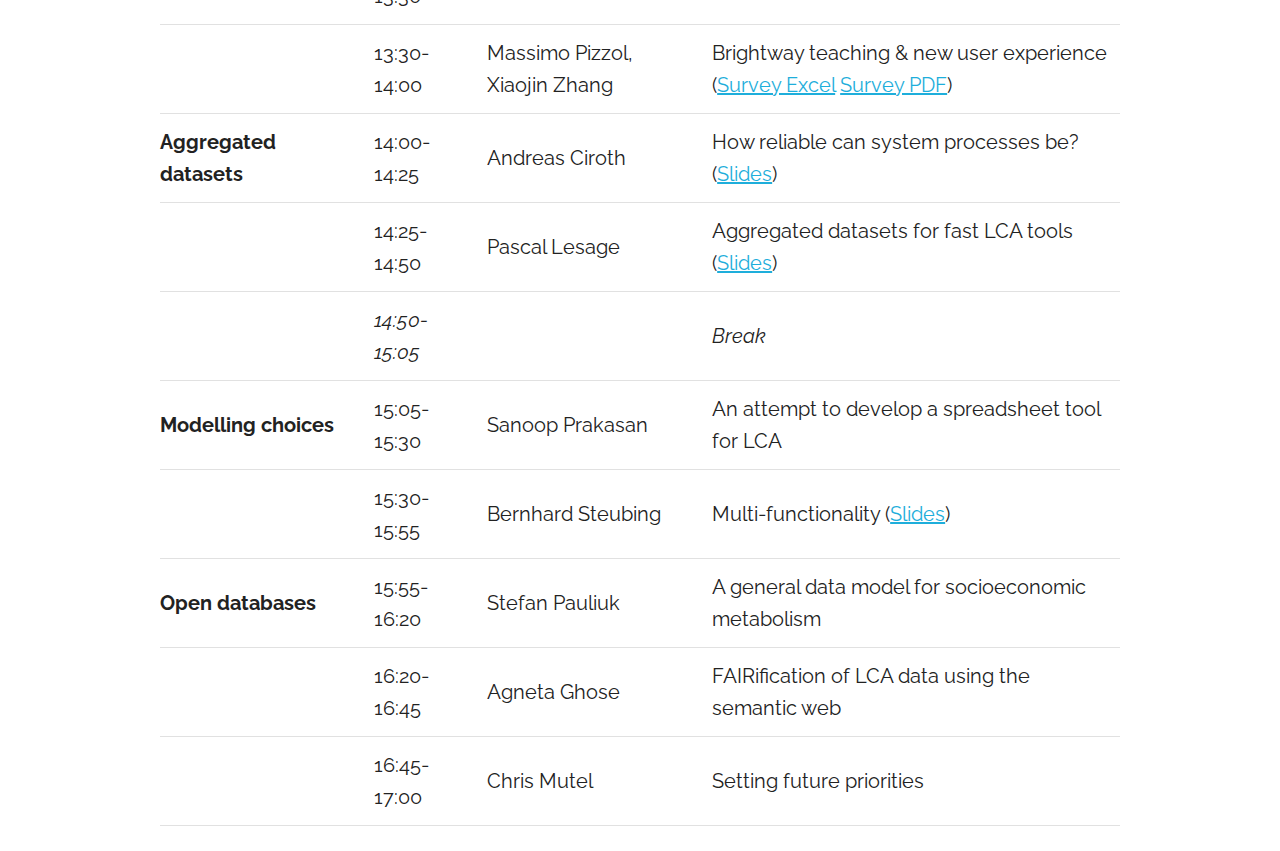
==== commit c2be6fed: "Add Pauliuk presentation" ====
--- a/2020/index.html
+++ b/2020/index.html
@@ -115,7 +115,7 @@
           <td><b>Teaching</b></td>
           <td>13:10-13:30</td>
           <td>Massimo Pizzol</td>
-          <td>Teaching Brightway &mdash; right away</td>
+          <td>Teaching Brightway &mdash; right away (<a href="https://github.com/cmutel/brightcon/raw/master/2020/presentations/MP_teachingBW_righwaway.pdf">Slides</a>)</td>
         </tr>
         <tr>
           <td><b></b></td>
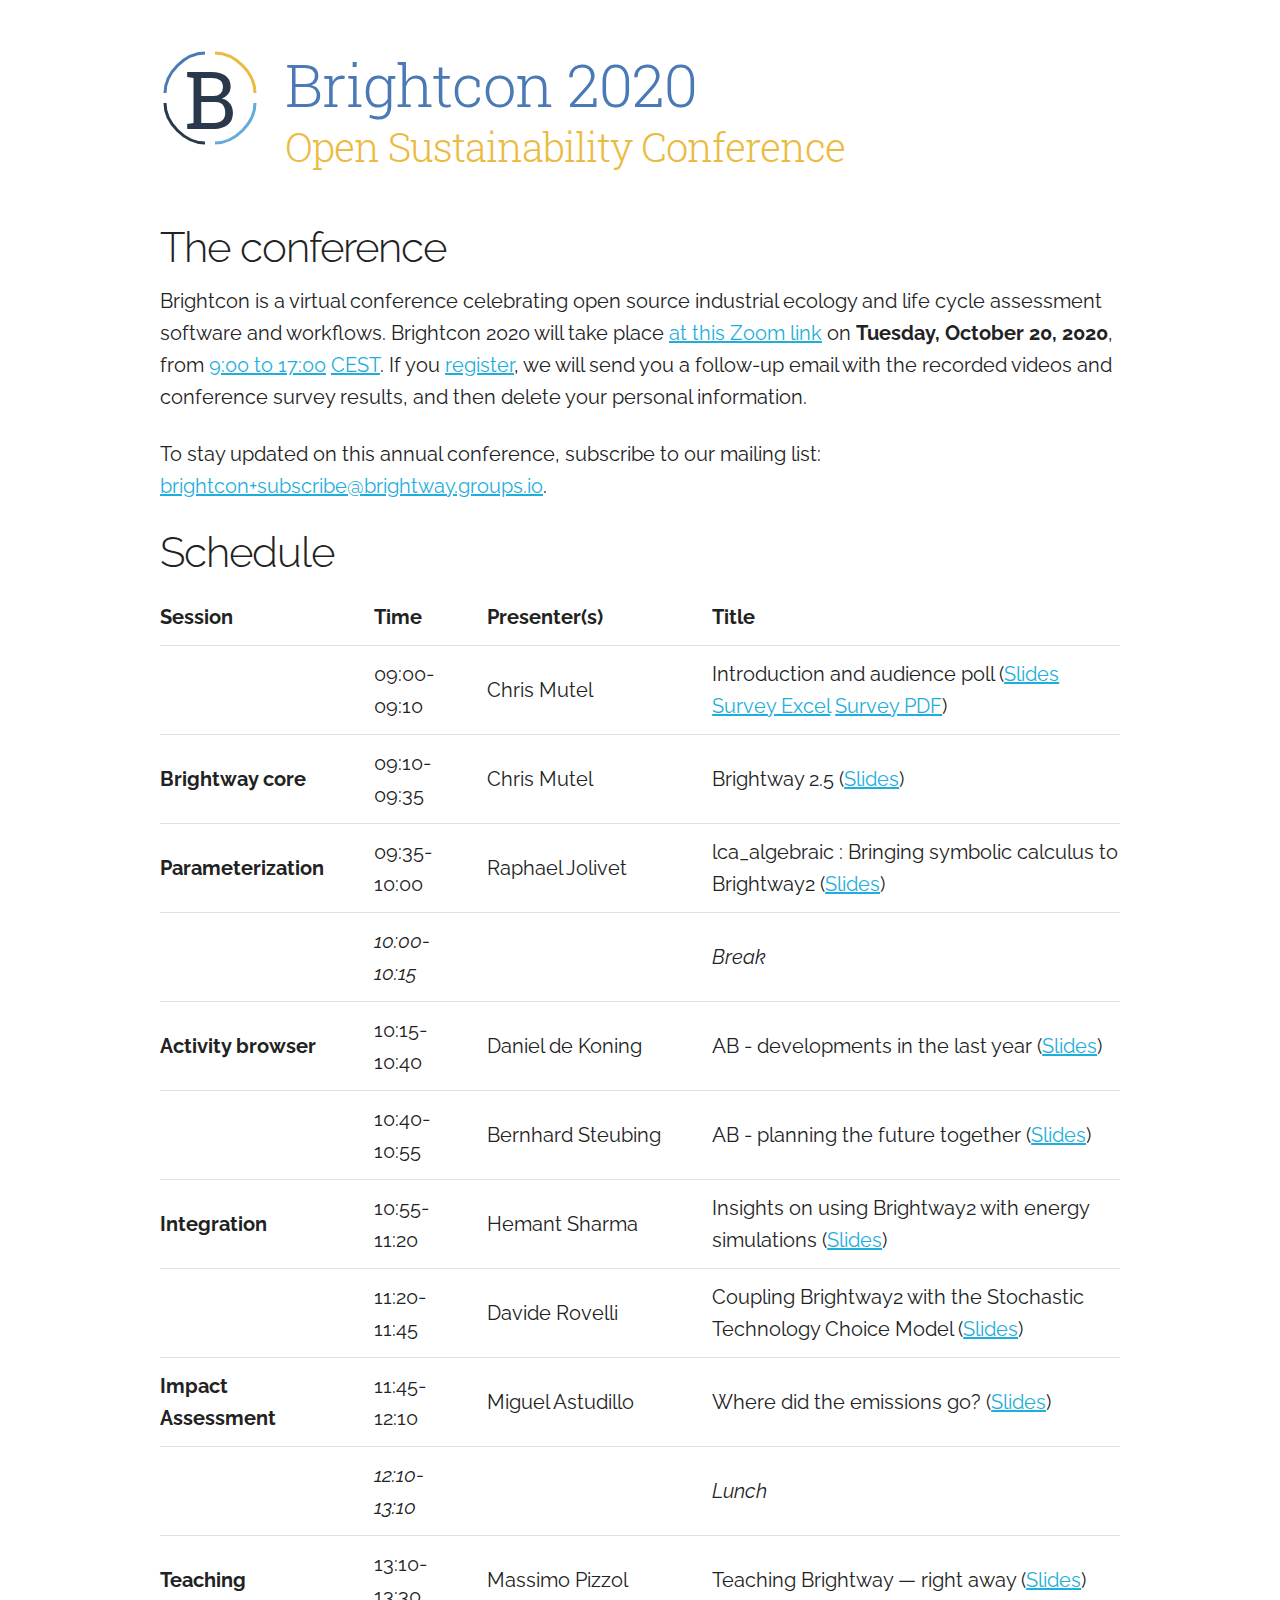
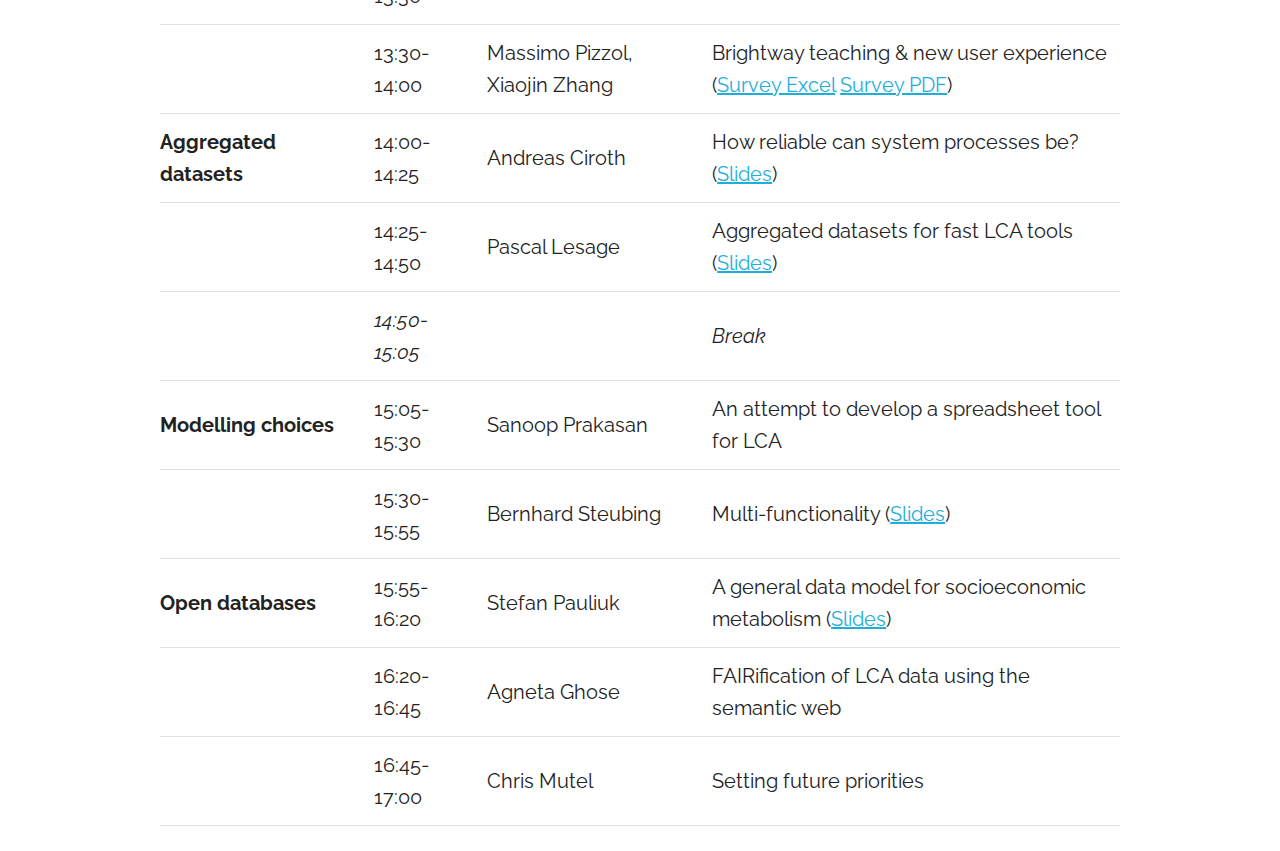
==== commit db474494: "Add Agneta's presentation" ====
--- a/2020/index.html
+++ b/2020/index.html
@@ -157,7 +157,7 @@
           <td><b>Open databases</b></td>
           <td>15:55-16:20</td>
           <td>Stefan Pauliuk</td>
-          <td>A general data model for socioeconomic metabolism</td>
+          <td>A general data model for socioeconomic metabolism (<a href="https://github.com/cmutel/brightcon/raw/master/2020/presentations/Brightcon%202020_Pauliuk_IEDC_2020Oct19.pdf">Slides</a>)</td>
         </tr>
         <tr>
           <td><b></b></td>
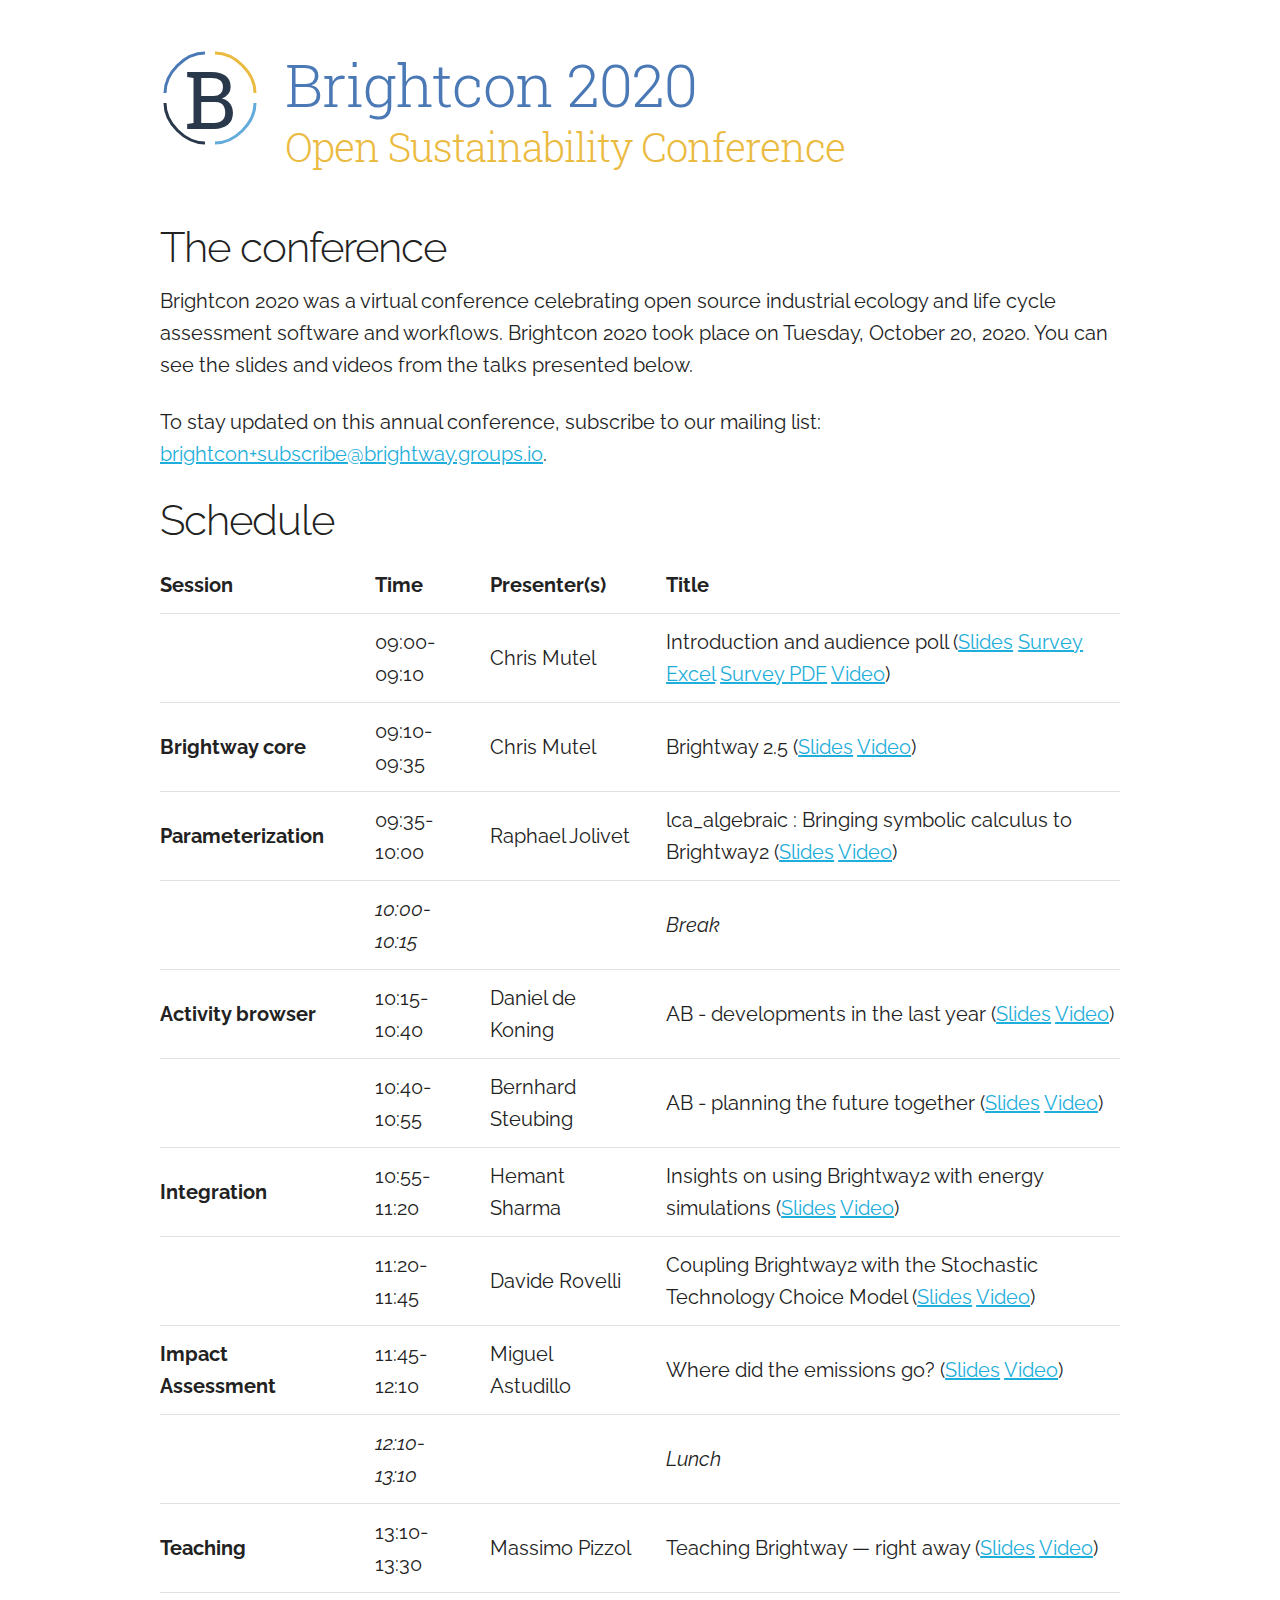
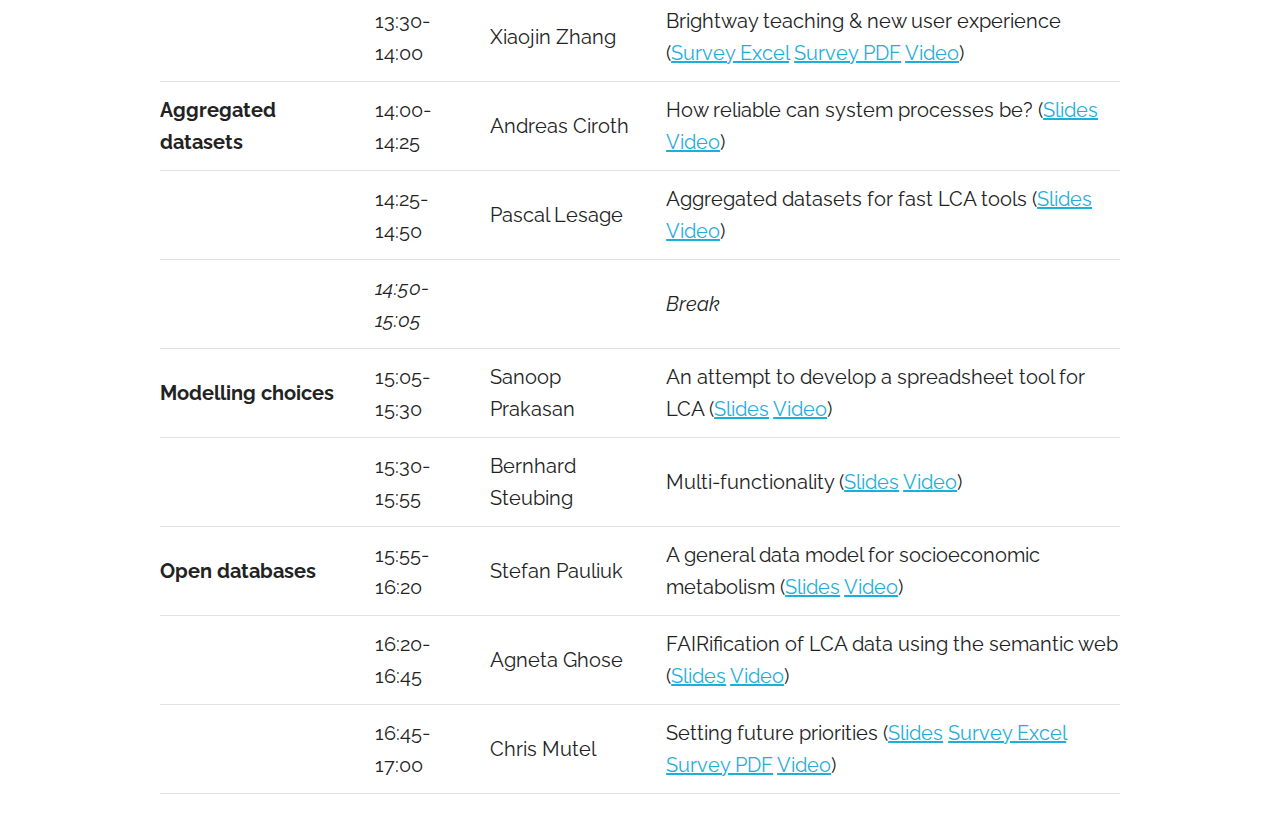
==== commit 45bf303a: "Update index.html" ====
--- a/2020/index.html
+++ b/2020/index.html
@@ -35,7 +35,7 @@
     </div>
     <div class="row" style="margin-top: 5%">
         <h2>The conference</h2>
-        <p>Brightcon is a virtual conference celebrating open source industrial ecology and life cycle assessment software and workflows. Brightcon 2020 will take place <a href="https://psich.zoom.us/j/9208408267">at this Zoom link</a> on <b>Tuesday, October 20, 2020</b>, from <a href="https://time.is/CEST">9:00 to 17:00</a> <a href="https://en.wikipedia.org/wiki/Central_European_Summer_Time">CEST</a>. If you <a href="https://docs.google.com/forms/d/e/1FAIpQLSdjPeEmrIdagg7-BgtZVA6x2Sn2MjAARP5vTcOlO08R-Vszog/viewform?usp=sf_link">register</a>, we will send you a follow-up email with the recorded videos and conference survey results, and then delete your personal information.</p>
+        <p>Brightcon 2020 was a virtual conference celebrating open source industrial ecology and life cycle assessment software and workflows. Brightcon 2020 took place on Tuesday, October 20, 2020. You can see the slides and videos from the talks presented below.</p>
 
         <p>To stay updated on this annual conference, subscribe to our mailing list: <a href="mailto:brightcon+subscribe@brightway.groups.io">brightcon+subscribe@brightway.groups.io</a>.</p>
     </div>
@@ -55,19 +55,19 @@
           <td><b></b></td>
           <td>09:00-09:10</td>
           <td>Chris Mutel</td>
-          <td>Introduction and audience poll (<a href="https://github.com/cmutel/brightcon/raw/master/2020/presentations/Introduction.pdf">Slides</a> <a href="https://github.com/cmutel/brightcon/raw/master/2020/presentations/Brightcon-introduction-survey-results.xlsx">Survey Excel</a> <a href="https://github.com/cmutel/brightcon/raw/master/2020/presentations/Brightcon%20introduction-survey-results.pdf">Survey PDF</a>)</td>
+          <td>Introduction and audience poll (<a href="https://github.com/cmutel/brightcon/raw/master/2020/presentations/Introduction.pdf">Slides</a> <a href="https://github.com/cmutel/brightcon/raw/master/2020/presentations/Brightcon-introduction-survey-results.xlsx">Survey Excel</a> <a href="https://github.com/cmutel/brightcon/raw/master/2020/presentations/Brightcon%20introduction-survey-results.pdf">Survey PDF</a> <a href="https://drive.switch.ch/index.php/s/bQ4a08DYvAOzfcc">Video</a>)</td>
         </tr>
         <tr>
           <td><b>Brightway core</b></td>
           <td>09:10-09:35</td>
           <td>Chris Mutel</td>
-          <td>Brightway 2.5 (<a href="https://github.com/cmutel/brightcon/raw/master/2020/presentations/Brightway-2.5.pdf">Slides</a>)</td>
+          <td>Brightway 2.5 (<a href="https://github.com/cmutel/brightcon/raw/master/2020/presentations/Brightway-2.5.pdf">Slides</a> <a href="https://drive.switch.ch/index.php/s/c5kC5dBGdAArK2J">Video</a>)</td>
         </tr>
         <tr>
           <td><b>Parameterization</b></td>
           <td>09:35-10:00</td>
           <td>Raphael Jolivet</td>
-          <td>lca_algebraic : Bringing symbolic calculus to Brightway2 (<a href="https://github.com/cmutel/brightcon/raw/master/2020/presentations/lca_algebraic.pdf">Slides</a>)</td>
+          <td>lca_algebraic : Bringing symbolic calculus to Brightway2 (<a href="https://github.com/cmutel/brightcon/raw/master/2020/presentations/lca_algebraic.pdf">Slides</a> <a href="https://drive.switch.ch/index.php/s/SR7xqPqxSjdCoif">Video</a>)</td>
         </tr>
         <tr>
           <td><b></b></td>
@@ -79,31 +79,31 @@
           <td><b>Activity browser</b></td>
           <td>10:15-10:40</td>
           <td>Daniel de Koning</td>
-          <td>AB - developments in the last year (<a href="https://github.com/cmutel/brightcon/raw/master/2020/presentations/20201020_koningdgde_AB_yearly-improvements.pdf">Slides</a>)</td>
+          <td>AB - developments in the last year (<a href="https://github.com/cmutel/brightcon/raw/master/2020/presentations/20201020_koningdgde_AB_yearly-improvements.pdf">Slides</a> <a href="https://drive.switch.ch/index.php/s/2HOBgecXbxWsDi3">Video</a>)</td>
         </tr>
         <tr>
           <td><b></b></td>
           <td>10:40-10:55</td>
           <td>Bernhard Steubing</td>
-          <td>AB - planning the future together (<a href="https://github.com/cmutel/brightcon/raw/master/2020/presentations/Activity%20Browser.pdf">Slides</a>)</td>
+          <td>AB - planning the future together (<a href="https://github.com/cmutel/brightcon/raw/master/2020/presentations/Activity%20Browser.pdf">Slides</a> <a href="https://drive.switch.ch/index.php/s/u3hEJQRKo3wZKkJ">Video</a>)</td>
         </tr>
         <tr>
           <td><b>Integration</b></td>
           <td>10:55-11:20</td>
           <td>Hemant Sharma</td>
-          <td>Insights on using Brightway2 with energy simulations (<a href="https://github.com/cmutel/brightcon/raw/master/2020/presentations/Brightcon2020_Hemant.pdf">Slides</a>)</td>
+          <td>Insights on using Brightway2 with energy simulations (<a href="https://github.com/cmutel/brightcon/raw/master/2020/presentations/Brightcon2020_Hemant.pdf">Slides</a> <a href="https://drive.switch.ch/index.php/s/Z5p215q2OKhSPw4">Video</a>)</td>
         </tr>
         <tr>
           <td><b></b></td>
           <td>11:20-11:45</td>
           <td>Davide Rovelli</td>
-          <td>Coupling Brightway2 with the Stochastic Technology Choice Model (<a href="https://github.com/cmutel/brightcon/raw/master/2020/presentations/Rovelli.pdf">Slides</a>)</td>
+          <td>Coupling Brightway2 with the Stochastic Technology Choice Model (<a href="https://github.com/cmutel/brightcon/raw/master/2020/presentations/Rovelli.pdf">Slides</a> <a href="https://drive.switch.ch/index.php/s/lleOluZr67CnROb">Video</a>)</td>
         </tr>
         <tr>
           <td><b>Impact Assessment</b></td>
           <td>11:45-12:10</td>
           <td>Miguel Astudillo</td>
-          <td>Where did the emissions go? (<a href="https://github.com/cmutel/brightcon/raw/master/2020/presentations/Where%20that%20emission%20went.pdf">Slides</a>)</td>
+          <td>Where did the emissions go? (<a href="https://github.com/cmutel/brightcon/raw/master/2020/presentations/Where%20that%20emission%20went.pdf">Slides</a> <a href="https://drive.switch.ch/index.php/s/bJMszUeE4i5YWrQ">Video</a>)</td>
         </tr>
         <tr>
           <td><b></b></td>
@@ -115,25 +115,25 @@
           <td><b>Teaching</b></td>
           <td>13:10-13:30</td>
           <td>Massimo Pizzol</td>
-          <td>Teaching Brightway &mdash; right away (<a href="https://github.com/cmutel/brightcon/raw/master/2020/presentations/MP_teachingBW_righwaway.pdf">Slides</a>)</td>
+          <td>Teaching Brightway &mdash; right away (<a href="https://github.com/cmutel/brightcon/raw/master/2020/presentations/MP_teachingBW_righwaway.pdf">Slides</a> <a href="https://drive.switch.ch/index.php/s/iTVQAHz1ZufBKDk">Video</a>)</td>
         </tr>
         <tr>
           <td><b></b></td>
           <td>13:30-14:00</td>
-          <td>Massimo Pizzol, Xiaojin Zhang</td>
-          <td>Brightway teaching & new user experience (<a href="https://github.com/cmutel/brightcon/raw/master/2020/presentations/Brightcon-introduction-survey-results.xlsx">Survey Excel</a> <a href="https://github.com/cmutel/brightcon/raw/master/2020/presentations/Brightcon%20introduction-survey-results.pdf">Survey PDF</a>)</td>
+          <td>Xiaojin Zhang</td>
+          <td>Brightway teaching & new user experience (<a href="https://github.com/cmutel/brightcon/raw/master/2020/presentations/Brightway-teaching-%26-new-user-experience.xlsx">Survey Excel</a> <a href="https://github.com/cmutel/brightcon/raw/master/2020/presentations/Brightway%20teaching%20%26%20new%20user%20experience.pdf">Survey PDF</a> <a href="https://drive.switch.ch/index.php/s/9090Y7uDIj0QmxR">Video</a>)</td>
         </tr>
         <tr>
           <td><b>Aggregated datasets</b></td>
           <td>14:00-14:25</td>
           <td>Andreas Ciroth</td>
-          <td>How reliable can system processes be? (<a href="https://github.com/cmutel/brightcon/raw/master/2020/presentations/Reliability_system_processes_ac.pdf">Slides</a>)</td>
+          <td>How reliable can system processes be? (<a href="https://github.com/cmutel/brightcon/raw/master/2020/presentations/Reliability_system_processes_ac.pdf">Slides</a> <a href="https://drive.switch.ch/index.php/s/txX9LmWk0ndf4bL">Video</a>)</td>
         </tr>
         <tr>
           <td><b></b></td>
           <td>14:25-14:50</td>
           <td>Pascal Lesage</td>
-          <td>Aggregated datasets for fast LCA tools (<a href="https://github.com/cmutel/brightcon/raw/master/2020/presentations/brightcon2020_lesage.pdf">Slides</a>)</td>
+          <td>Aggregated datasets for fast LCA tools (<a href="https://github.com/cmutel/brightcon/raw/master/2020/presentations/brightcon2020_lesage.pdf">Slides</a> <a href="https://drive.switch.ch/index.php/s/4kYIjWGAVF2nA96">Video</a>)</td>
         </tr>
         <tr>
           <td><b></b></td>
@@ -145,31 +145,31 @@
           <td><b>Modelling choices</b></td>
           <td>15:05-15:30</td>
           <td>Sanoop Prakasan</td>
-          <td>An attempt to develop a spreadsheet tool for LCA</td>
+          <td>An attempt to develop a spreadsheet tool for LCA (<a href="https://github.com/cmutel/brightcon/raw/master/2020/presentations/Sanoop%20Prakasan%20PPT.pdf">Slides</a> <a href="https://drive.switch.ch/index.php/s/ykr5472kzrtvL6e">Video</a>)</td>
         </tr>
         <tr>
           <td><b></b></td>
           <td>15:30-15:55</td>
           <td>Bernhard Steubing</td>
-          <td>Multi-functionality (<a href="https://github.com/cmutel/brightcon/raw/master/2020/presentations/Multi-functionality.pdf">Slides</a>)</td>
+          <td>Multi-functionality (<a href="https://github.com/cmutel/brightcon/raw/master/2020/presentations/Multi-functionality.pdf">Slides</a> <a href="https://drive.switch.ch/index.php/s/6rUvrc8dYzs4r2m">Video</a>)</td>
         </tr>
         <tr>
           <td><b>Open databases</b></td>
           <td>15:55-16:20</td>
           <td>Stefan Pauliuk</td>
-          <td>A general data model for socioeconomic metabolism (<a href="https://github.com/cmutel/brightcon/raw/master/2020/presentations/Brightcon%202020_Pauliuk_IEDC_2020Oct19.pdf">Slides</a>)</td>
+          <td>A general data model for socioeconomic metabolism (<a href="https://github.com/cmutel/brightcon/raw/master/2020/presentations/Brightcon%202020_Pauliuk_IEDC_2020Oct19.pdf">Slides</a> <a href="https://drive.switch.ch/index.php/s/0VHPsspB87UD2u7">Video</a>)</td>
         </tr>
         <tr>
           <td><b></b></td>
           <td>16:20-16:45</td>
           <td>Agneta Ghose</td>
-          <td>FAIRification of LCA data using the semantic web</td>
+          <td>FAIRification of LCA data using the semantic web (<a href="https://github.com/cmutel/brightcon/raw/master/2020/presentations/FAIRification%20of%20LCA%20data%20using%20Semantic%20Web_BrightCon2020_AG.pdf">Slides</a> <a href="https://drive.switch.ch/index.php/s/AwpSpBNmugIvYFf">Video</a>)</td>
         </tr>
         <tr>
           <td><b></b></td>
           <td>16:45-17:00</td>
           <td>Chris Mutel</td>
-          <td>Setting future priorities</td>
+          <td>Setting future priorities (<a href="https://github.com/cmutel/brightcon/raw/master/2020/presentations/Summary.pdf">Slides</a> <a href="https://github.com/cmutel/brightcon/raw/master/2020/presentations/Brightcon-summary.xlsx">Survey Excel</a> <a href="https://github.com/cmutel/brightcon/raw/master/2020/presentations/Brightcon%20summary.pdf">Survey PDF</a> <a href="https://drive.switch.ch/index.php/s/tyTUFT4HuWwFWsD">Video</a>)</td>
         </tr>
 
       </tbody>
@@ -180,4 +180,5 @@
 <!-- End Document
   –––––––––––––––––––––––––––––––––––––––––––––––––– -->
 </body>
+<!-- Testing sync -->
 </html>
